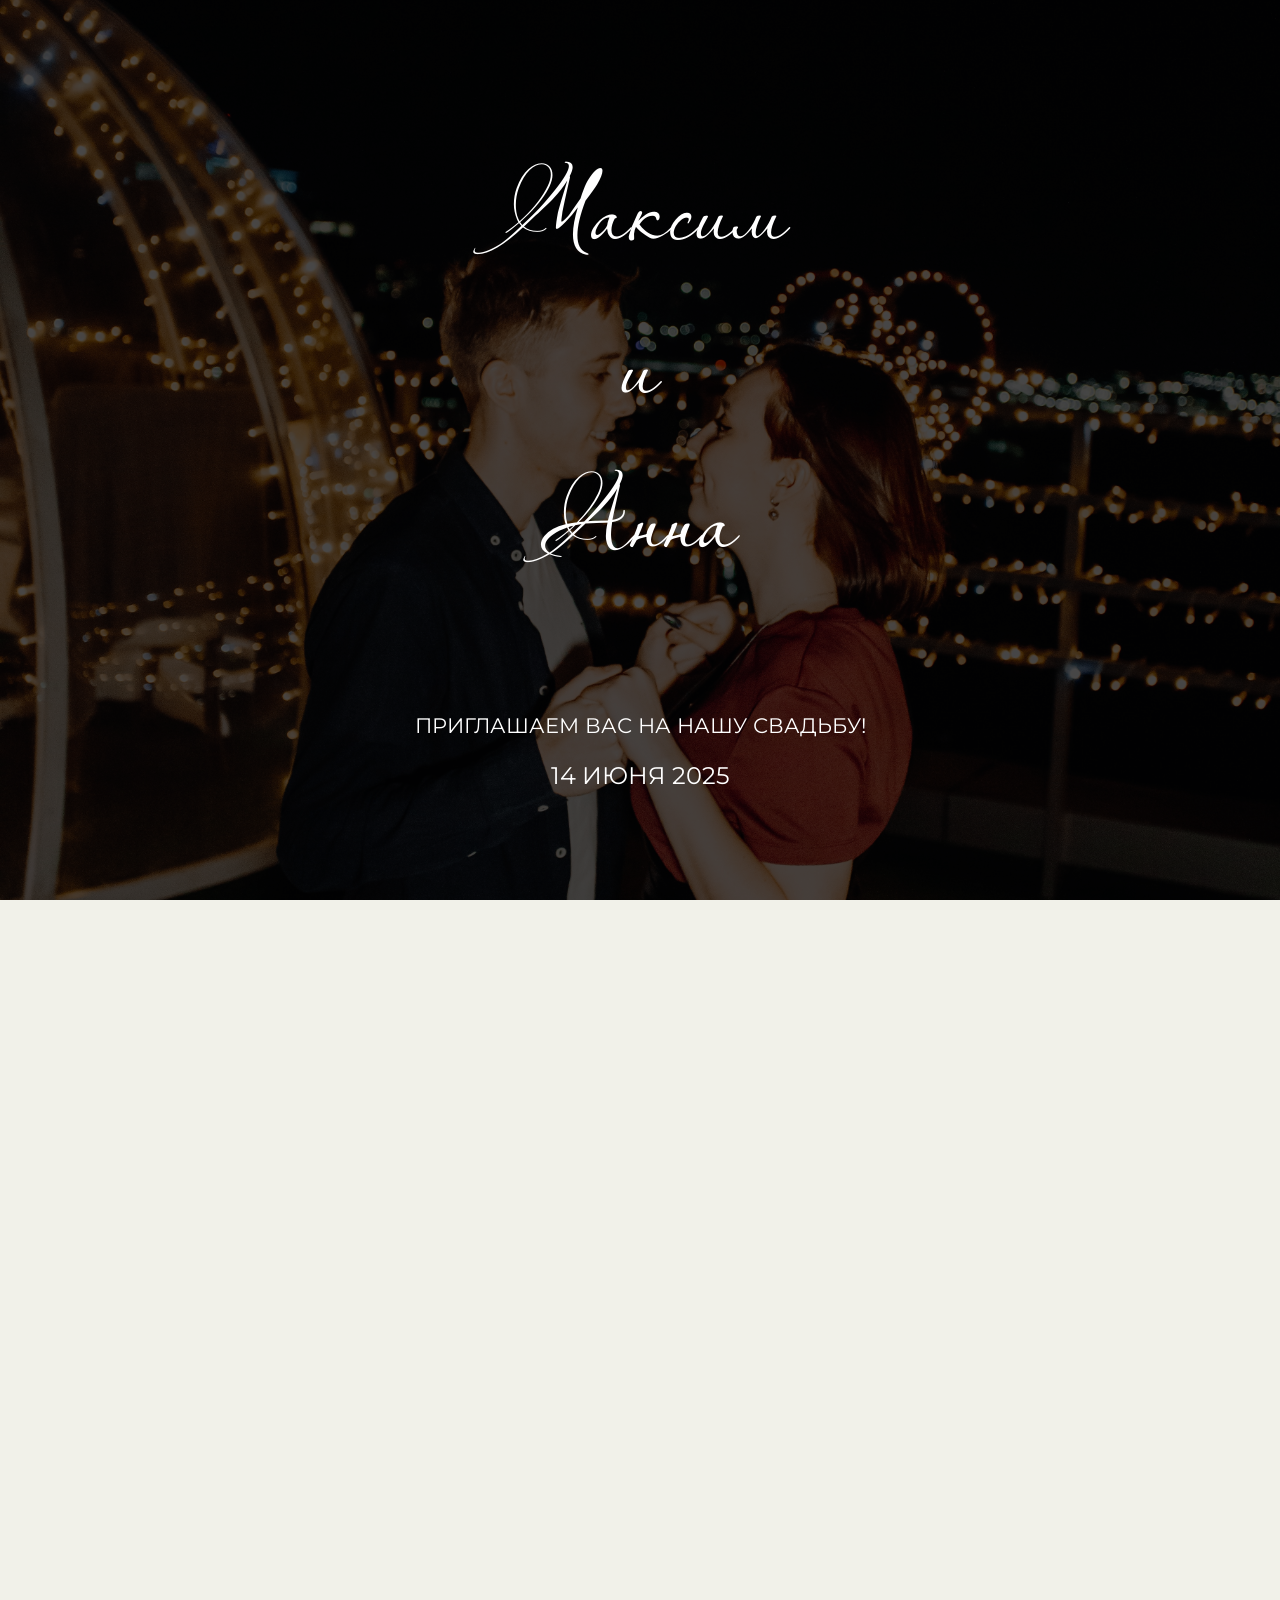
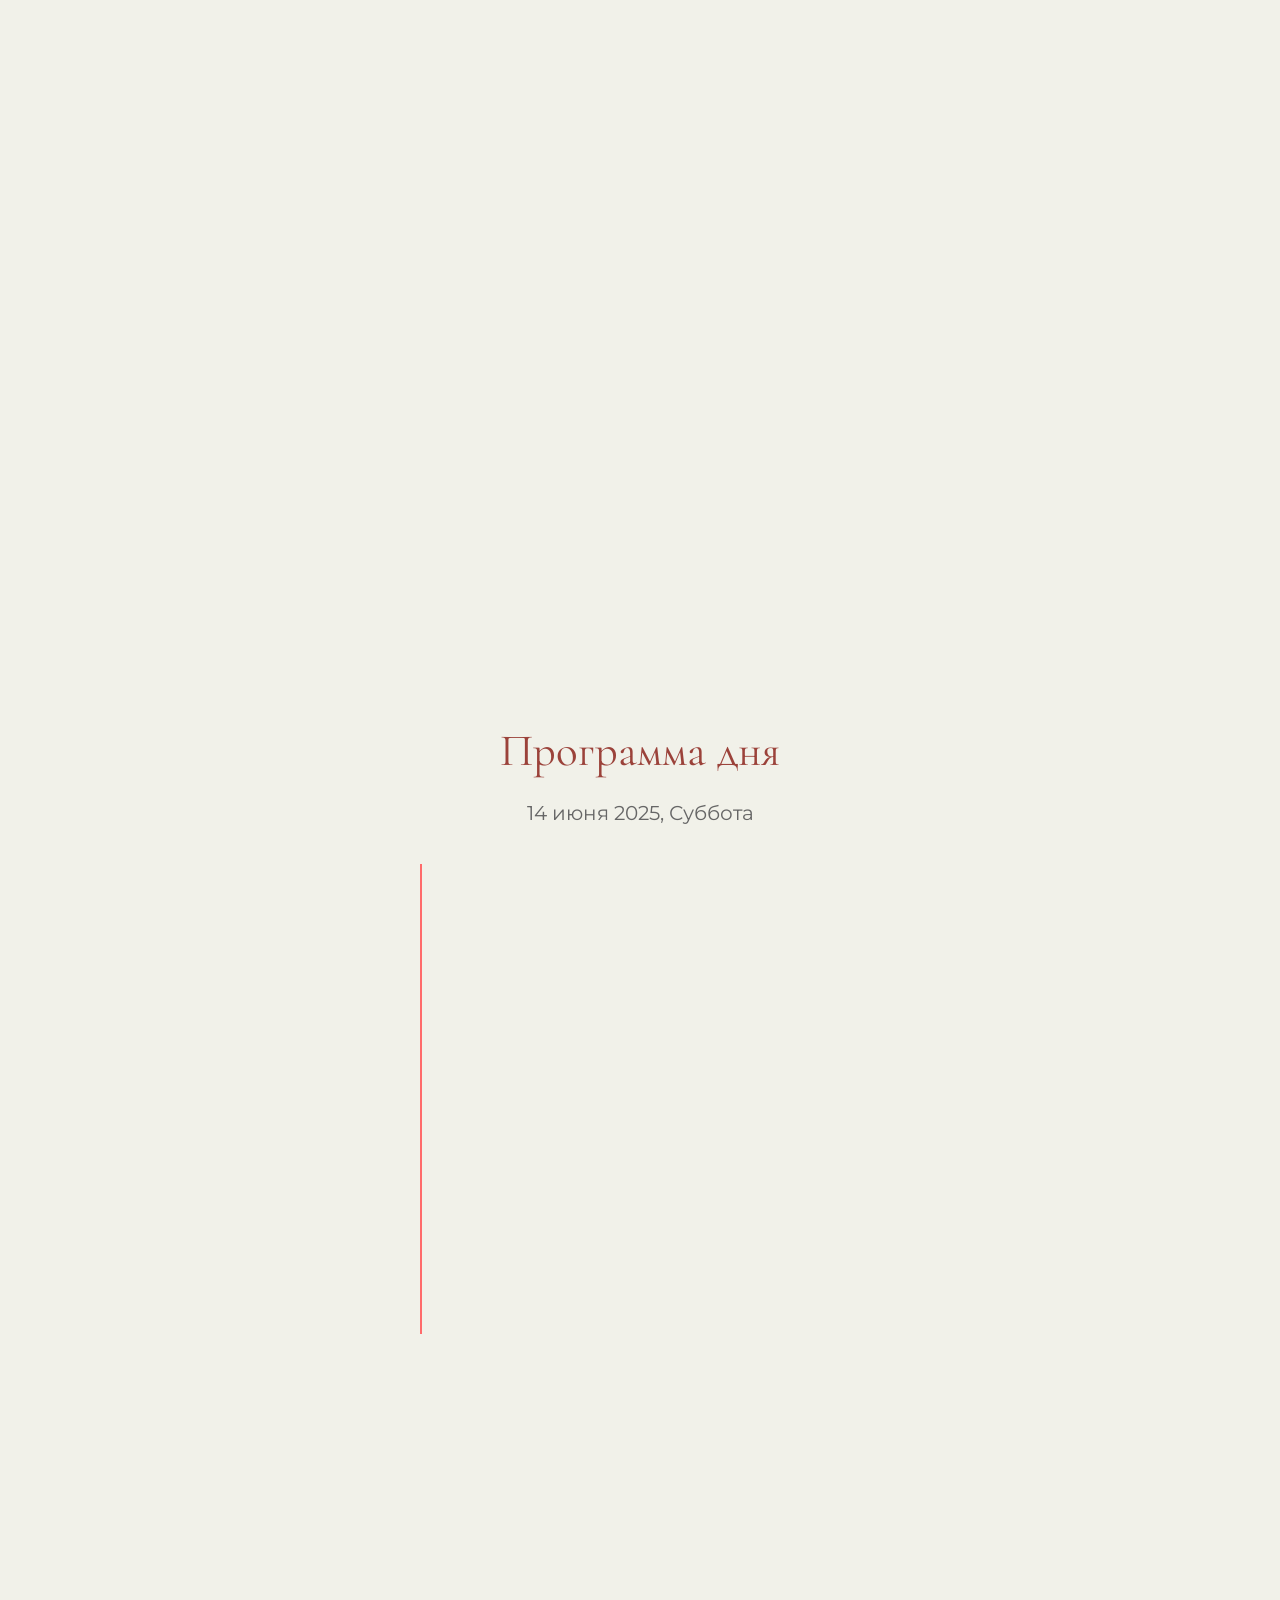
==== index.html @ c0895273 "первый коммит" ====
<!DOCTYPE html>
<html lang="en">

<head>
    <meta charset="UTF-8">
    <meta name="viewport" content="width=device-width, initial-scale=1.0">
    <link rel="preconnect" href="https://fonts.googleapis.com">
    <link rel="preconnect" href="https://fonts.gstatic.com" crossorigin>
    <link href="https://fonts.googleapis.com/css2?family=Passions+Conflict&display=swap" rel="stylesheet">
    <link rel="preconnect" href="https://fonts.googleapis.com">
    <link rel="preconnect" href="https://fonts.gstatic.com" crossorigin>
    <link href="https://fonts.googleapis.com/css2?family=Montserrat:ital@0;1&display=swap" rel="stylesheet">
    <link rel="preconnect" href="https://fonts.googleapis.com">
    <link rel="preconnect" href="https://fonts.gstatic.com" crossorigin>
    <link
        href="https://fonts.googleapis.com/css2?family=Cormorant+Garamond:ital,wght@0,300;0,400;0,500;0,600;0,700;1,300;1,400;1,500;1,600;1,700&display=swap"
        rel="stylesheet">
    <title>Wedding</title>
    <link rel="stylesheet" href="style/extra/null.css">
    <link rel="stylesheet" href="style/elements/container.css">
    <link rel="stylesheet" href="style/elements/fonts.css">
    <link rel="stylesheet" href="style/blocks/main.css">
    <link rel="stylesheet" href="style/blocks/invitation.css">
    <link rel="stylesheet" href="style/blocks/calendar.css">
    <link rel="stylesheet" href="style/blocks/schedule.css">
    <link rel="stylesheet" href="style/blocks/location.css">
    <link rel="stylesheet" href="style/blocks/chat.css">
    <link rel="stylesheet" href="style/blocks/confirmation.css">
    <link rel="stylesheet" href="style/blocks/countdown.css">
</head>

<body>
    <div class="main">
        <div class="container">
            <div class="main__content">
                <h1 class="main__title">
                    <span class="main__name">Максим</span>
                    <span class="main__name">и</span>
                    <span class="main__name">Анна</span>
                </h1>
                <p class="main__text">Приглашаем вас на нашу свадьбу!</p>
                <p class="main__date">14 июня 2025</p>
            </div>
        </div>
    </div>
    <div class="invitation">
        <div class="container">
            <div class="invitation__content">
                <h2 class="invitation__title">Наши любимые, родные и близкие!</h2>
                <div class="invitation__text">
                    <p class="invitation__line">Вот уже совсем близко этот волшебный день,</p>
                    <p class="invitation__line">этот неповторимый и незабываемый праздник</p>
                    <p class="invitation__line">Праздник Настоящей Любви - наша Свадьба!</p>
                    <p class="invitation__line">Мы приглашаем вас вместе с нами открыть</p>
                    <p class="invitation__line">новую главу нашей истории на праздновании</p>
                    <p class="invitation__line">нашего бракосочетания.</p>
                </div>
            </div>
        </div>
    </div>
    <div class="event">
        <div class="container">
            <h2 class="event__title">Дата проведения</h2>
            <div class="event__content">
                <div class="event__image">
                    <img src="image/calendar.jpg" alt="Фото свадьбы">
                </div>
                <div class="event__calendar">
                    <div class="calendar">
                        <div class="calendar__header">Июнь</div>
                        <div class="calendar__weekdays">
                            <span>Пн</span>
                            <span>Вт</span>
                            <span>Ср</span>
                            <span>Чт</span>
                            <span>Пт</span>
                            <span>Сб</span>
                            <span>Вс</span>
                        </div>
                        <div class="calendar__days">
                            <span></span>
                            <span></span>
                            <span></span>
                            <span></span>
                            <span></span>
                            <span></span>
                            <span>1</span>
                            <span>2</span>
                            <span>3</span>
                            <span>4</span>
                            <span>5</span>
                            <span>6</span>
                            <span>7</span>
                            <span>8</span>
                            <span>9</span>
                            <span>10</span>
                            <span>11</span>
                            <span>12</span>
                            <span>13</span>
                            <span class="calendar__day--highlighted">14</span>
                            <span>15</span>
                            <span>16</span>
                            <span>17</span>
                            <span>18</span>
                            <span>19</span>
                            <span>20</span>
                            <span>21</span>
                            <span>22</span>
                            <span>23</span>
                            <span>24</span>
                            <span>25</span>
                            <span>26</span>
                            <span>27</span>
                            <span>28</span>
                            <span>29</span>
                            <span>30</span>
                        </div>
                    </div>
                </div>
            </div>
        </div>
    </div>
    </div>
    <div class="schedule">
        <div class="container">
            <h2 class="schedule__title">Программа дня</h2>
            <p class="schedule__date">14 июня 2025, Суббота</p>
            <div class="schedule__events">
                <div class="schedule-event">
                    <div class="schedule-event__time">12:00</div>
                    <div class="schedule-event__marker"></div>
                    <div class="schedule-event__details">
                        <h3 class="schedule-event__name">Сборы жениха и невесты</h3>
                        <p class="schedule-event__location">Пос. Комсомольский ул. Школьная д.12</p>
                    </div>
                </div>
                <div class="schedule-event">
                    <div class="schedule-event__time">13:30</div>
                    <div class="schedule-event__marker"></div>
                    <div class="schedule-event__details">
                        <h3 class="schedule-event__name">Регистрация в ЗАГСе</h3>
                        <p class="schedule-event__location">Краснодарский край, г. Гулькевичи, ул. Советская 2</p>
                    </div>
                </div>
                <div class="schedule-event">
                    <div class="schedule-event__time">14:00</div>
                    <div class="schedule-event__marker"></div>
                    <div class="schedule-event__details">
                        <h3 class="schedule-event__name">Свадебная прогулка</h3>
                    </div>
                </div>
                <div class="schedule-event">
                    <div class="schedule-event__time">16:30</div>
                    <div class="schedule-event__marker"></div>
                    <div class="schedule-event__details">
                        <h3 class="schedule-event__name">Сбор гостей у ресторана</h3>
                        <p class="schedule-event__location">Для встречи молодоженов</p>
                    </div>
                </div>
                <div class="schedule-event">
                    <div class="schedule-event__time">17:00</div>
                    <div class="schedule-event__marker"></div>
                    <div class="schedule-event__details">
                        <h3 class="schedule-event__name">Свадебный ужин</h3>
                        <p class="schedule-event__location">г. Гулькевичи ул. Советская 30А</p>
                    </div>
                </div>
                <div class="schedule-event">
                    <div class="schedule-event__time">23:00</div>
                    <div class="schedule-event__marker"></div>
                    <div class="schedule-event__details">
                        <h3 class="schedule-event__name">Окончание вечера</h3>
                    </div>
                </div>
            </div>
        </div>
    </div>
    </div>

    <div class="locations">
        <div class="container">
            <h2 class="locations__title">Места проведения</h2>
            <div class="locations__accordion">
                <div class="locations__item">
                    <button class="locations__header">Сборы жениха и невесты</button>
                    <div class="locations__content">
                        <div class="locations__map">
                            <div style="position:relative;overflow:hidden;">
                                <a href="https://yandex.ru/maps/20675/gulkevichi/?utm_medium=mapframe&utm_source=maps"
                                    style="color:#eee;font-size:12px;position:absolute;top:0px;">Гулькевичи</a>
                                <a href="https://yandex.ru/maps/20675/gulkevichi/house/sovetskaya_ulitsa_2/YEkYcA5mTEEPQFpvfX90dnpjZA==/?ll=40.699218%2C45.358110&source=serp_navig&utm_medium=mapframe&utm_source=maps&z=16.2"
                                    style="color:#eee;font-size:12px;position:absolute;top:14px;">Яндекс Карты —
                                    транспорт, навигация, поиск мест</a>
                                <iframe
                                    src="https://yandex.ru/map-widget/v1/?ll=40.699218%2C45.358110&mode=search&ol=geo&ouri=ymapsbm1%3A%2F%2Fgeo%3Fdata%3DCgoxNTAyOTQ2MDQyEmnQoNC-0YHRgdC40Y8sINCa0YDQsNGB0L3QvtC00LDRgNGB0LrQuNC5INC60YDQsNC5LCDQk9GD0LvRjNC60LXQstC40YfQuCwg0KHQvtCy0LXRgtGB0LrQsNGPINGD0LvQuNGG0LAsIDIiCg1EySJCFS5uNUI%2C&source=serp_navig&z=16.2"
                                    width="100%" height="400" frameborder="1" allowfullscreen="true"
                                    style="position:relative;"></iframe>
                            </div>
                        </div>
                    </div>
                </div>
                <div class="locations__item">
                    <button class="locations__header">Регистрация в ЗАГСе</button>
                    <div class="locations__content">
                        <div class="locations__map">
                            <div style="position:relative;overflow:hidden;">
                                <a href="https://yandex.ru/maps/20675/gulkevichi/?utm_medium=mapframe&utm_source=maps"
                                    style="color:#eee;font-size:12px;position:absolute;top:0px;">Гулькевичи</a>
                                <a href="https://yandex.ru/maps/20675/gulkevichi/house/sovetskaya_ulitsa_2/YEkYcA5mTEEPQFpvfX90dnpjZA==/?ll=40.699218%2C45.358110&source=serp_navig&utm_medium=mapframe&utm_source=maps&z=16.2"
                                    style="color:#eee;font-size:12px;position:absolute;top:14px;">Яндекс Карты —
                                    транспорт, навигация, поиск мест</a>
                                <iframe
                                    src="https://yandex.ru/map-widget/v1/?ll=40.699218%2C45.358110&mode=search&ol=geo&ouri=ymapsbm1%3A%2F%2Fgeo%3Fdata%3DCgoxNTAyOTQ2MDQyEmnQoNC-0YHRgdC40Y8sINCa0YDQsNGB0L3QvtC00LDRgNGB0LrQuNC5INC60YDQsNC5LCDQk9GD0LvRjNC60LXQstC40YfQuCwg0KHQvtCy0LXRgtGB0LrQsNGPINGD0LvQuNGG0LAsIDIiCg1EySJCFS5uNUI%2C&source=serp_navig&z=16.2"
                                    width="100%" height="400" frameborder="1" allowfullscreen="true"
                                    style="position:relative;"></iframe>
                            </div>
                        </div>
                    </div>
                </div>
                <div class="locations__item">
                    <button class="locations__header">Свадебный ужин</button>
                    <div class="locations__content">
                        <div class="locations__map">
                            <div style="position:relative;overflow:hidden;"><a
                                    href="https://yandex.ru/maps/20675/gulkevichi/?utm_medium=mapframe&utm_source=maps"
                                    style="color:#eee;font-size:12px;position:absolute;top:0px;">Гулькевичи</a><a
                                    href="https://yandex.ru/maps/20675/gulkevichi/?ll=40.696666%2C45.349800&mode=whatshere&utm_medium=mapframe&utm_source=maps&whatshere%5Bpoint%5D=40.694198%2C45.349754&whatshere%5Bzoom%5D=16&z=16"
                                    style="color:#eee;font-size:12px;position:absolute;top:14px;">Советская улица, 30Б —
                                    Яндекс Карты</a><iframe
                                    src="https://yandex.ru/map-widget/v1/?ll=40.696666%2C45.349800&mode=whatshere&whatshere%5Bpoint%5D=40.694198%2C45.349754&whatshere%5Bzoom%5D=16&z=16"
                                    width="100%" height="400" frameborder="1" allowfullscreen="true"
                                    style="position:relative;"></iframe></div>
                        </div>
                    </div>
                </div>
            </div>
        </div>
    </div>
    <div class="chat">
        <div class="container">
            <h2 class="chat__title">Чат для гостей</h2>
            <p class="chat__text">Для Вашего удобства мы создали чат в Telegram, куда можно будет добавлять фото и видео
                со свадьбы.</p>
            <p class="chat__text">Давайте поделимся друг с другом счастливыми моментами этого важного дня и будем на
                связи!</p>
            <a href="https://t.me/+5irxsmf03cZjMjRi" class="chat__button">Вступить в чат</a>
        </div>
    </div>
    <div class="confirmation">
        <div class="container">
            <h2 class="confirmation__title">Подтвердите присутствие</h2>
            <p class="confirmation__text">Подтвердите свое присутствие и ответьте на несколько вопросов. Это поможет в
                организации торжества! Будем ждать ваш ответ до 01.09.2024</p>
            <form class="confirmation__form">
                <div class="form-group">
                    <label for="name">Фамилия и Имя (перечислите всех)</label>
                    <input type="text" id="name" name="name" placeholder="Антон и Анна, Стас (4 года) - Ивановы"
                        required>
                </div>
                <div class="form-group">
                    <label>Сможете ли Вы присутствовать на свадьбе</label>
                    <div class="form-options">
                        <label><input type="radio" name="attendance" value="yes" required> Смогу / сможем
                            присутствовать</label>
                        <label><input type="radio" name="attendance" value="maybe"> Затрудняюсь ответить, сообщу
                            позже</label>
                        <label><input type="radio" name="attendance" value="no"> Не смогу прийти</label>
                    </div>
                </div>
                <div class="form-group">
                    <label>Сможете ли Вы быть на регистрации в ЗАГСе</label>
                    <div class="form-options">
                        <label><input type="radio" name="registration" value="yes" required> Смогу / сможем
                            присутствовать</label>
                        <label><input type="radio" name="registration" value="maybe"> Затрудняюсь ответить, сообщу
                            позже</label>
                        <label><input type="radio" name="registration" value="no"> Не смогу прийти</label>
                    </div>
                </div>
                <div class="form-group">
                    <label for="hotel">Нужна ли вам гостиница на время проведения торжества?</label>
                    <select id="hotel" name="hotel" required>
                        <option value="yes">Да</option>
                        <option value="no">Нет</option>
                        <option value="maybe">Возможно</option>
                    </select>
                </div>
                <button type="submit" class="confirmation__button">Отправить</button>
            </form>
        </div>
    </div>
    <div class="countdown">
        <div class="container">
            <h2 class="countdown__title">ДО СВАДЬБЫ ОСТАЛОСЬ</h2>
            <div class="countdown__timer">
                <div class="countdown__item">
                    <span id="days">166</span>
                    <span class="countdown__label">Дней</span>
                </div>
                <div class="countdown__item">
                    <span id="hours">19</span>
                    <span class="countdown__label">Часов</span>
                </div>
                <div class="countdown__item">
                    <span id="minutes">55</span>
                    <span class="countdown__label">Минут</span>
                </div>
                <div class="countdown__item">
                    <span id="seconds">30</span>
                    <span class="countdown__label">Секунд</span>
                </div>
            </div>
        </div>
    </div>
    <script src="scripts/main.js"></script>
    <script src="scripts/invitation.js"></script>
    <script src="scripts/calendar.js"></script>
    <script src="scripts/schedule.js"></script>
    <script src="scripts/location.js"></script>
    <script src="scripts/chat.js"></script>
    <script src="scripts/confirmation.js"></script>
    <script src="scripts/countdown.js"></script>

</body>

</html>
---- style/extra/null.css ----
* {
    box-sizing: border-box;
    padding: 0;
    margin: 0;
    border: 0;
    
}

:before,
*:after {
    box-sizing: border-box;
}

:focus,
:active {
    outline: none;
}

a:focus,
a:active {
    outline: none;
}

nav,
footer,
header,
aside {
    display: block;
}

html,
body {
    height: 100%;
    font-size: 100%;
    line-height: 1;
    font-size: 14px;
    -ms-text-size-adjust: 100%;
    -moz-text-size-adjust: 100%;
    -webkit-text-size-adjust: 100%;
    scroll-behavior: smooth;
}

input,
button,
textarea {
    font-family: inherit;
}

input::-ms-clear {
    display: none;
}

button {
    cursor: pointer;
}

button::-moz-focus-inner {
    padding: 0;
    border: 0;
}

a,
a:visited {
    text-decoration: none;
}

a:hover {
    text-decoration: none;
}

ul li {
    list-style: none;
}

img {
    vertical-align: top;
}

h1,
h2,
h3,
h4,
h5,
h6 {
    font-size: inherit;
    font-weight: inherit;
}

body {
    padding: 0;
    margin: 0;
    font-family: "Montserrat", serif;
    font-optical-sizing: auto;
    font-weight: 400;
    font-style: normal;
    font-size: 16px;
    line-height: 22px;
    color: #000000;

}

input::-webkit-outer-spin-button,
input::-webkit-inner-spin-button {
    -webkit-appearance: none;
    margin: 0;
}

input:focus::-webkit-input-placeholder {
    color: transparent;
}

input:focus:-moz-placeholder {
    color: transparent;
}

input:focus::-moz-placeholder {
    color: transparent;
}

input:focus:-ms-input-placeholder {
    color: transparent;
}

ul {
    padding: 0;
    margin: 0;
    list-style: none;
}

li {
    padding-left: 0;
}
---- style/elements/container.css ----
.container {
    max-width: 760px;
    margin: 0 auto;
    padding: 0 20px;
    align-items: center;
    box-sizing: border-box;
    z-index: 1;
}
---- style/elements/fonts.css ----
@font-face {
    font-family: 'Passions Conflict'; /* Название, которое будет использоваться в CSS */
    src: url('/fonts/PassionsConflictRUS-Regular.otf') format('opentype');
    font-weight: normal;
    font-style: normal;
    font-display: swap; /* Чтобы текст не "моргал" при загрузке */
}
---- style/blocks/main.css ----
.main {
    display: flex;
    justify-content: center;
    align-items: center;
    min-height: 100vh;
    background-image: url(/image/wedding-background.jpg);
    background-repeat: no-repeat;
    background-size: cover;
    background-position: center;
    position: relative;
}

.main::before {
    content: '';
    position: absolute;
    top: 0;
    left: 0;
    width: 100%;
    height: 100%;
    background: linear-gradient(to top, rgba(0, 0, 0, 0.7), rgba(255, 255, 255, 0));
    background: rgba(0, 0, 0, 0.7);
}

.main__content {
    text-align: center;
    color: white;
    width: 100%;
    opacity: 0;
    transform: translateY(50px);
    transition: opacity 1s ease-out, transform 1s ease-out;
}

.main__content.visible {
    opacity: 1;
    transform: translateY(0);
}

.main__title {
    font-size: 4rem;
    margin: 0;
    line-height: 1.2;
    
}

.main__name {
    font-family: "Passions Conflict", cursive;
  font-weight: 400;
    font-size: 10rem;
    display: block;
    line-height: 0.9;
    margin: 0.2em 0; 
}


.main__text {
    font-size: 1.5rem;
    margin-top: 10rem;
    margin-bottom: 2rem;
    text-transform:uppercase;
    
}

.main__date{
    font-size: 1.7rem;
    margin: 0;
    text-transform:uppercase;
}

@media (max-width: 768px) {
    .main__title {
        font-size: 3rem;
        padding-bottom:300px;
    }

    .main__name {
        font-size: 8rem;
    }

    .main__text {
        font-size: 1.2rem;
        margin-top: 5rem;
    }

    .main__date {
        font-size: 1.4rem;
    }
}

@media (max-width: 480px) {
    .main__title {
        font-size: 2rem;
    }

    .main__name {
        font-size: 6rem;
    }

    .main__text {
        font-size: 1rem;
        margin-top: 3rem;
    }

    .main__date {
        font-size: 1.2rem;
    }
}
---- style/blocks/invitation.css ----
.invitation {
    display: flex;
    justify-content: center;
    align-items: center;
    height: 540px;
    box-sizing: border-box;
    background-color: #f1f1e9;
    overflow: hidden;
}

.invitation__content {
    text-align: center;
    margin: 0 auto;
    color: #9b423a;
}

.invitation__title {
    font-size: 45px;
    line-height: 1;
    margin-bottom: 70px; 
    font-family: "Cormorant Garamond", serif;
    font-weight: 400;
    font-style: normal;
    opacity: 0;
    opacity: 0;
    transform: translateX(-100%);
    transition: opacity 1s ease-out, transform 1s ease-out;
}

.invitation__text {
    font-size: 20px;
    line-height: 1.6;
    color: #666;

}

.invitation__line {
    margin: 0.5rem 0;
    opacity: 0;
    transform: translateX(-100%);
    transition: opacity 0.8s ease-out, transform 0.8s ease-out;
}

.invitation__title.visible {
    opacity: 1;
    transform: translateX(0);
}

.invitation__line.visible {
    opacity: 1;
    transform: translateX(0); 
}


.invitation__line:nth-child(1) { transition-delay: 0.2s; }
.invitation__line:nth-child(2) { transition-delay: 0.4s; }
.invitation__line:nth-child(3) { transition-delay: 0.6s; }
.invitation__line:nth-child(4) { transition-delay: 0.8s; }
.invitation__line:nth-child(5) { transition-delay: 1s; }
.invitation__line:nth-child(6) { transition-delay: 1.2s;} 

@media (max-width: 768px) {
    .invitation__title {
        font-size: 35px;
        line-height: 1.5;
    }

    .invitation__text {
        font-size: 16px;
    }
}

@media (max-width: 480px) {
    .invitation__title {
        font-size: 30px;
        line-height: 1.5;
    }

    .invitation__text {
        font-size: 0.9rem;
    }
}
---- style/blocks/calendar.css ----
.event {
    width: 100%;
    display: flex;
    align-items: center;
    background-color: #f1f1e9;
    padding-bottom: 20px;
    min-height: 100%;
}
.event.visible {
    opacity: 1;
    /* transform: translateY(0); */
}

.event__title,
.event__calendar {
    opacity: 0;
    transform: translateY(20px);
    transition: opacity 0.6s ease-out, transform 0.6s ease-out;
}

.event.visible .event__title {
    opacity: 1;
    transform: translateY(0);
    transition-delay: 0.2s;
}

.event.visible .event__calendar {
    opacity: 1;
    transform: translateY(0);
    transition-delay: 0.4s;
}

.event__content {
    display: flex;
    justify-content: space-between;
    box-sizing: content-box;
}

.event__title {
    font-size: 45px;
    color: #9b423a;
    margin-bottom: 70px;
    font-family: "Cormorant Garamond", serif;
    font-weight: 400;
    font-style: normal;
    text-align: center;
}

.event__image{
    margin: 0 auto;
    padding-right: 30px;
    opacity: 0;
    transform: scale(0.9);
    transition: opacity 0.6s ease-out, transform 0.6s ease-out;
}

.event.visible .event__image {
    opacity: 1;
    transform: scale(1);
}


.event.visible .event__image {
    transition-delay: 0.6s;
}

.event__image img {
    width: 100%;
    max-height: 386px;
    border-radius: 10px;
    box-shadow: 0 4px 10px rgba(0, 0, 0, 0.1);
}

.event__calendar {
    flex: 1;
}

.calendar {
    background-color: #f9f9f9;
    border-radius: 10px;
    padding: 20px 0;
    box-shadow: 0 4px 10px rgba(0, 0, 0, 0.1);
    max-width: 300px;
    margin: 0 auto;
}

.calendar__header {
    font-size: 1.5rem;
    text-align: center;
    margin-bottom: 15px;
    color: #333;
}

.calendar__weekdays {
    display: grid;
    grid-template-columns: repeat(7, 1fr);
    gap: 5px;
    margin-bottom: 10px;
}

.calendar__weekdays span {
    text-align: center;
    font-size: 0.9rem;
    color: #666;
}

.calendar__days {
    display: grid;
    grid-template-columns: repeat(7, 1fr);
    gap: 5px;
}

.calendar__days span {
    text-align: center;
    padding: 10px;
    font-size: 0.9rem;
    color: #333;
    border-radius: 5px;
}

.calendar__day--highlighted {
    background-color: #ff6b6b;
    color: white !important;
    position: relative;
}

@keyframes pulse {
    0% {
        transform: scale(1);
    }
    50% {
        transform: scale(1.3);
    }
    100% {
        transform: scale(1);
    }
}

.calendar__day--highlighted::after {
    content: '❤️';
    position: absolute;
    top: -10px;
    right: -10px;
    font-size: 1.2rem;
    animation: pulse 1.2s infinite ease-in-out; 
}

@media (max-width: 768px) {
    .event__content {
        display: block;
        padding-bottom: 20px;
    }

    .event__image {
        padding-right: 0;
        margin-bottom: 40px;
    }
}

@media (max-width: 480px) {
    .event {
        padding: 30px 0;
    }

    .event__title {
        font-size: 30px;
        margin-bottom: 50px;
    }

    .event__image {
width: 90%;
    }

    .calendar {
        padding: 15px; 
    }

    .calendar__header {
        font-size: 1.2rem;
    }

    .calendar__weekdays span {
        font-size: 0.8rem;
    }

    .calendar__days span {
        font-size: 0.8rem;
        padding: 8px;
    }

    .calendar__day--highlighted::after {
        font-size: 1rem;
        top: -8px;
        right: -8px;
    }

}
---- style/blocks/schedule.css ----
.schedule {
    padding: 0 30px ;
    text-align: center;
    background-color: #f1f1e9;
    min-height: 100%
}

.schedule__title {
    font-size: 45px;
    color: #9b423a;
    margin-bottom: 40px;
    font-family: "Cormorant Garamond", serif;
    font-weight: 400;
    font-style: normal;
}

.schedule__date {
    font-size:  20px ;
    color: #666;
    margin-bottom: 40px;
}

.schedule__events {
    position: relative;
    max-width: 600px;
    margin: 0 auto;
    text-align: left;
}


.schedule__events::before {
    content: '';
    position: absolute;
    top: 0;
    left: 80px;
    width: 2px;
    height: 100%;
    background-color: #ff6b6b;
}

.schedule-event {
    display: flex;
    align-items: flex-start;
    opacity: 0;
    transform: translateY(20px);
    transition: opacity 0.5s ease, transform 0.5s ease;
}

.schedule-event:not(:last-child){
    margin-bottom: 40px;
}

.schedule-event.visible {
    opacity: 1;
    transform: translateY(0);
}

.schedule-event__time {
    font-size: 20px;
    color: #333;
    width: 100px;
    flex-shrink: 0;
}

.schedule-event__marker {
    width: 10px;
    height: 10px;
    background-color: #ff6b6b;
    border-radius: 50%;
    margin: 8px 20px 0 20px;
    flex-shrink: 0;
}

.schedule-event__details {
    flex-grow: 1;
}

.schedule-event__name {
    font-size: 20px;
    color: #333;
    margin-bottom: 5px;
}

.schedule-event__location {
    font-size: 1rem;
    color: #666;
    margin-bottom: 5px;
}

.schedule-event__note {
    font-size: 1rem;
    color: #ff6b6b;
    font-style: italic;
}

@media (max-width: 768px) {
    .schedule{
        padding-top: 70px;
    }
}
@media (max-width: 480px) {

    .schedule__title {
        font-size: 30px;
        margin-bottom: 30px;
    }

    .schedule__date {
        font-size:18px;
    }

    .schedule-event__time {
        font-size: 0.9rem;
    }

    .schedule-event__name {
        font-size: 0.9rem;
    }

    .schedule-event__location {
        font-size: 0.9rem;
    }

    .schedule-event__note {
        font-size: 0.9rem;
    }
}
---- style/blocks/location.css ----
.locations {
    align-items: center;
    padding: 70px 0;
    text-align: center;
    background-color: #f1f1e9;
    overflow: hidden;
}

.locations__title {
    font-size: 45px;
    color: #9b423a;
    margin-bottom: 50px;
    font-family: "Cormorant Garamond", serif;
    opacity: 0;
    transform: translateY(-50px); /* Начальное положение: выше видимой области */
    transition: opacity 1s ease-out, transform 1s ease-out;
}

.locations__accordion {
    max-width: 800px;
    margin: 0 auto;
}

.locations__item {
    width: 100%;
    margin-bottom: 10px;
    border: 1px solid #ddd;
    border-radius: 10px;
    overflow: hidden;
    opacity: 0;
    transform: translateX(-100%); /* Начальное положение: слева за пределами экрана */
    transition: opacity 0.8s ease-out, transform 0.8s ease-out;
}

.locations__item:nth-child(2) {
    transition-delay: 0.2s; /* Задержка для второго элемента */
}

.locations__item:nth-child(3) {
    transition-delay: 0.4s; /* Задержка для третьего элемента */
}

.locations__header {
    width: 100%;
    padding: 15px;
    font-size: 1.2rem;
    text-align: left;
    background-color: #ff6b6b;
    color: white;
    border: none;
    cursor: pointer;
    transition: background-color 0.3s ease;
}

.locations__header:hover {
    background-color: #e65a5a;
}

.locations__content {
    max-height: 0;
    overflow: hidden;
    transition: max-height 0.5s ease-out, padding 0.5s ease-out;
    padding: 0 15px;
    background-color: #f9f9f9
}


.locations__content.active {
    max-height: 500px;
    padding: 15px;
}

.locations__map {
    position: relative;
    overflow: hidden;
    border-radius: 10px;
}
.locations__title.visible {
    opacity: 1;
    transform: translateY(0); 
}

.locations__item.visible {
    opacity: 1;
    transform: translateX(0);
}



@media (max-width: 768px) {
    .locations__title {
        font-size: 35px;
    }
}


@media (max-width: 480px) {
    .locations__title {
        font-size: 30px;
    }

    .locations__header {
        font-size: 0.9rem;
    }
}
---- style/blocks/chat.css ----
.chat {
    padding: 90px 0;
    display: flex;
    text-align: center;
    justify-content: center;
    align-items: center;
    background-color: #f1f1e9;
    margin: 0 auto;
    overflow: hidden;
}

.chat__title {
    font-size: 45px;
    color: #9b423a;
    margin-bottom: 50px;
    font-family: "Cormorant Garamond", serif;
    opacity: 0;
    transform: translateY(-50px);
    transition: opacity 1s ease-out, transform 1s ease-out;
}

.chat__text {
    font-size: 20px;
    color: #666;
    margin-bottom: 20px;
    line-height: 1.6;
    opacity: 0;
    transform: translateX(-100%);
    transition: opacity 1s ease-out, transform 1s ease-out;
}

.chat__text:nth-child(3) {
    transition-delay: 0.2s;
}

.chat__button {
    display: inline-block;
    padding: 15px 30px;
    margin-top: 15px;
    font-size: 20px;
    color: white;
    background-color: #ff6b6b;
    border-radius: 5px;
    text-decoration: none;
    transition: background-color 0.3s ease;
    opacity: 0;
    transform: translateY(50px);
    transition: opacity 1s ease-out, transform 1s ease-out;
}

.chat__button:hover {
    background-color: #e65a5a; 
}

.chat__title.visible {
    opacity: 1;
    transform: translateY(0); 
}

.chat__text.visible {
    opacity: 1;
    transform: translateX(0);
}

.chat__button.visible {
    opacity: 1;
    transform: translateY(0);
}
@keyframes pulse {
    0% {
        transform: scale(1);
    }
    50% {
        transform: scale(1.05);
    }
    100% {
        transform: scale(1);
    }
}

.chat__button.pulse {
    animation: pulse 1.5s infinite;
}

@media (max-width: 768px) {
    .chat__title {
        font-size: 35px;
    }

    .chat__text {
        font-size: 16px;
    }

    .chat__button {
        padding: 12px 25px;
    }
}


@media (max-width: 480px) {
    .chat__title {
        font-size: 30px;
    }

    .chat__text {
        font-size: 0.9rem;
    }

    .chat__button {
        font-size: 0.9rem;
        padding: 10px 20px;
    }
}
---- style/blocks/confirmation.css ----
.confirmation {
    padding: 50px 0;
    background-color: #f1f1e9;
    text-align: center;
}

@keyframes fadeInUp {
    from {
        opacity: 0;
        transform: translateY(20px);
    }
    to {
        opacity: 1;
        transform: translateY(0);
    }
}

.confirmation__title {
    font-size: 45px;
    line-height: 1;
    margin-bottom: 50px;
    font-family: "Cormorant Garamond", serif;
    font-weight: 400;
    font-style: normal;
    color: #9b423a;
    opacity: 0;
    transform: translateY(20px);
    transition: opacity 1s ease-out, transform 1s ease-out;
}

.confirmation__text {
    font-size: 22px;
    color: #333;
    margin-bottom: 50px;
    line-height: 1.6;
    opacity: 0;
    transform: translateY(20px);
    transition: opacity 1s ease-out, transform 1s ease-out;
}

.confirmation__form {
    background-color: transparent;
    padding: 0;
    opacity: 0;
    transform: translateY(20px);
    transition: opacity 1s ease-out, transform 1s ease-out;
}

.confirmation__form.visible {
    opacity: 1;
    transform: translateY(0);
}

.form-group {
    margin-bottom: 20px;
    font-size: 20px;
    text-align: left;
    opacity: 0;
    transform: translateY(20px);
    transition: opacity 1s ease-out, transform 1s ease-out
}

.form-group label {
    display: block;
    font-size: 20px;
    color: #333;
    margin-bottom: 15px;
    font-weight: 500;
    transition: color 0.3s ease;
}

.form-group input[type="text"]:focus+label,
.form-group select:focus+label {
    color: #ff6b6b;

}

.form-group input[type="text"],
.form-group select {
    width: 100%;
    padding: 12px 0;
    font-size: 16px;
    border: none;
    border-bottom: 1px solid #ff6b6b;
    background-color: transparent;
    transition: border-color 0.3s ease, transform 0.3s ease;
}

.form-group input[type="text"]:focus,
.form-group select:focus {
    border-bottom-color: #ff6b6b;
    outline: none;
    transform: scale(1.02);
}

.form-options {
    display: flex;
    flex-direction: column;
    gap: 10px;
}

.form-options label {
    display: flex;
    align-items: center;
    font-size: 16px;
    color: #666;

}


.form-options input[type="radio"] {
    margin-right: 10px;
    accent-color: #ff6b6b;
    outline: none;
    -webkit-appearance: none;
    -moz-appearance: none;
    appearance: none;
    width: 16px;
    height: 16px;
    border: 2px solid #333;
    border-radius: 50%;
    transition: border-color 0.3s ease, background-color 0.3s ease, transform 0.3s ease;
}

.form-options input[type="radio"]:checked {
    background-color: #ff6b6b;
    border-color: #ff6b6b;
    transform: scale(1.1);
}

@keyframes buttonPop {
    from {
        opacity: 0;
        transform: translateY(20px) scale(0.9);
    }
    to {
        opacity: 1;
        transform: translateY(0) scale(1);
    }
}

.confirmation__button {
    display: block;
    width: 50%;
    margin: 20px auto 0;
    padding: 15px;
    font-size: 18px;
    color: white;
    background-color: #ff6b6b;
    border: none;
    border-radius: 5px;
    cursor: pointer;
    opacity: 0;
    transform: translateY(20px) scale(0.9);
    transition: opacity 0.5s ease-out, transform 0.5s ease-out, background-color 0.3s ease;
}

.confirmation.visible .confirmation__button {
    opacity: 1;
    transform: translateY(0) scale(1);
    animation: buttonPop 0.5s ease-out forwards;
}

.confirmation__button:hover {
    background-color: #e65a5a;
    transform: scale(1.05);
}

.confirmation__button:active {
    transform: scale(0.95);
}

.confirmation.visible .confirmation__title,
.confirmation.visible .confirmation__text,
.confirmation.visible .confirmation__form,
.confirmation.visible .form-group,
.confirmation.visible .confirmation__button {
    opacity: 1;
    transform: translateY(0);
}


.confirmation.visible .confirmation__title {
    transition-delay: 0.2s;
}

.confirmation.visible .confirmation__text {
    transition-delay: 0.4s;
}

.confirmation.visible .confirmation__form {
    transition-delay: 0.6s;
}

.confirmation.visible .form-group {
    transition-delay: 0.8s; 
}

.confirmation.visible .confirmation__button {
    transition-delay: 1s;
}

@media (max-width: 768px) {
    .confirmation__title {
        font-size: 30px;
    }

    .confirmation__text {
        font-size: 16px;
    }

    .form-group label {
        font-size: 14px;
    }

    .form-group input[type="text"],
    .form-group select {
        font-size: 14px;
    }

    .confirmation__button {
        font-size: 16px;
        width: 60%;
    }
}

@media (max-width: 480px) {
    .confirmation__title {
        font-size: 28px;
    }

    .confirmation__text {
        font-size: 14px;
    }

    .form-group label {
        font-size: 13px;
    }

    .form-group input[type="text"],
    .form-group select {
        font-size: 12px;
    }

    .confirmation__button {
        font-size: 14px;
        width: 70%;

    }
}
---- style/blocks/countdown.css ----
.countdown {
    padding: 50px 0;
    background-color: #f1f1e9;
    text-align: center;
}

.countdown__title,
.countdown__timer {
    opacity: 0;
    transform: translateY(20px);
    transition: opacity 0.6s ease-out, transform 0.6s ease-out;
}

.countdown.visible .countdown__title,
.countdown.visible .countdown__timer {
    opacity: 1;
    transform: translateY(0);
}

.countdown__title {
    font-size: 45px;
    line-height: 1;
    margin-bottom: 50px;
    font-family: "Cormorant Garamond", serif;
    font-optical-sizing: auto;
    font-weight: 300;
    font-style: normal;
    color: #9b423a;
}

.countdown__timer {
    display: flex;
    justify-content: center;
    gap: 20px;
}

.countdown__item {
    display: flex;
    flex-direction: column;
    align-items: center;
    justify-content: center; 
    height: 100px; 
}

.countdown__item span {
    display: flex;
    align-items: center;
    justify-content: center;

    font-family: "Cormorant Garamond", serif;
    font-optical-sizing: auto;
    font-weight: 300;
    font-style: normal;
}

#days, #hours, #minutes, #seconds {
    font-family: 'Courier New', Courier, monospace;
    font-size: 50px;
    line-height: 1;
}
.countdown__label {
    display: flex;
    align-items: center;
    justify-content: center;
    font-size: 30px;
    color: #666;
    margin-top: 20px;
}

/* Адаптация для планшетов */
@media (max-width: 768px) {
    .countdown__title {
        font-size: 35px;
    }

    #days, #hours, #minutes, #seconds { 
        font-size: 44px;
    }

    .countdown__label {
        font-size: 16px;
    }

    .countdown__timer {
        gap: 15px;
    }
}

/* Адаптация для мобильных устройств */
@media (max-width: 480px) {
    .countdown__title {
        font-size: 28px;
    }

    #days, #hours, #minutes, #seconds {
        font-size: 34px;
    }

    .countdown__label {
        font-size: 20px; /* Уменьшаем размер текста */
    }

    .countdown__timer {
        gap: 10px;
        flex-wrap: nowrap; /* Убираем перенос на новую строку */
    }

    .countdown__item {
        width: auto; /* Убираем фиксированную ширину */
    }
}
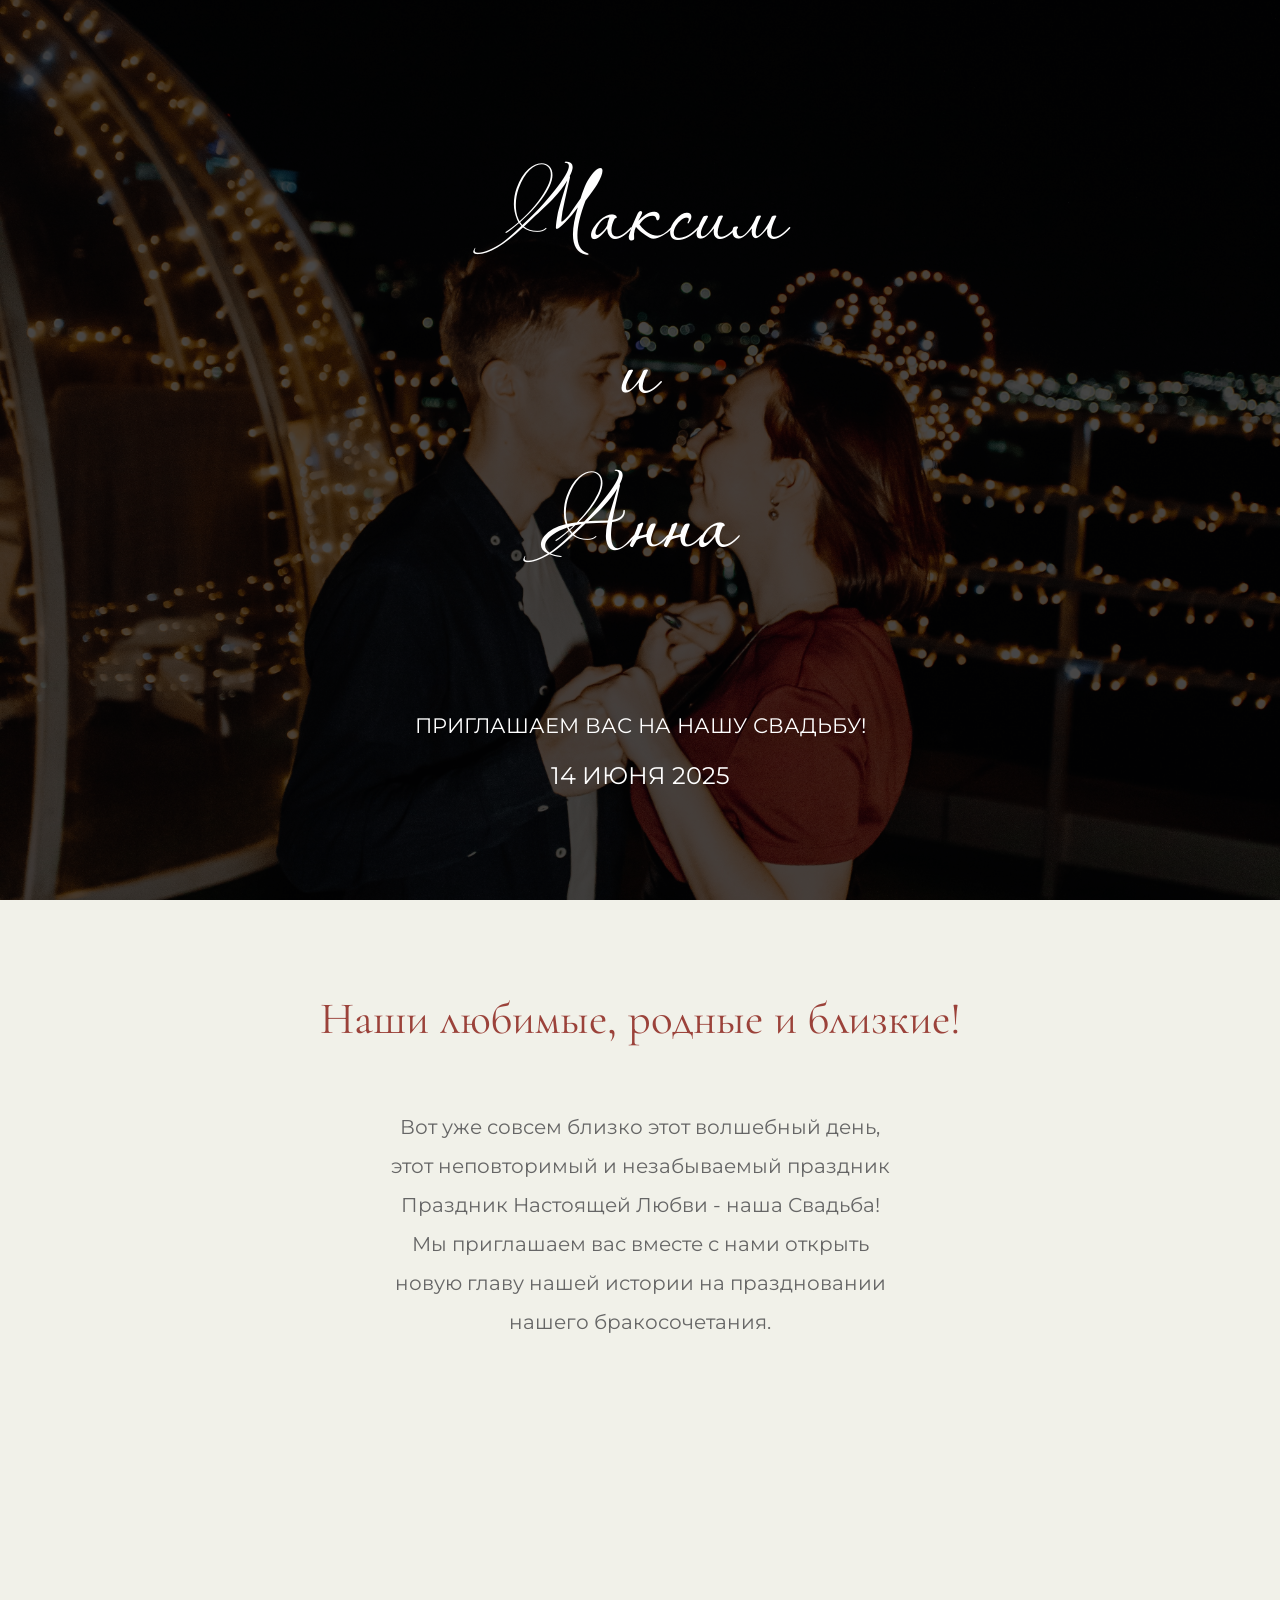
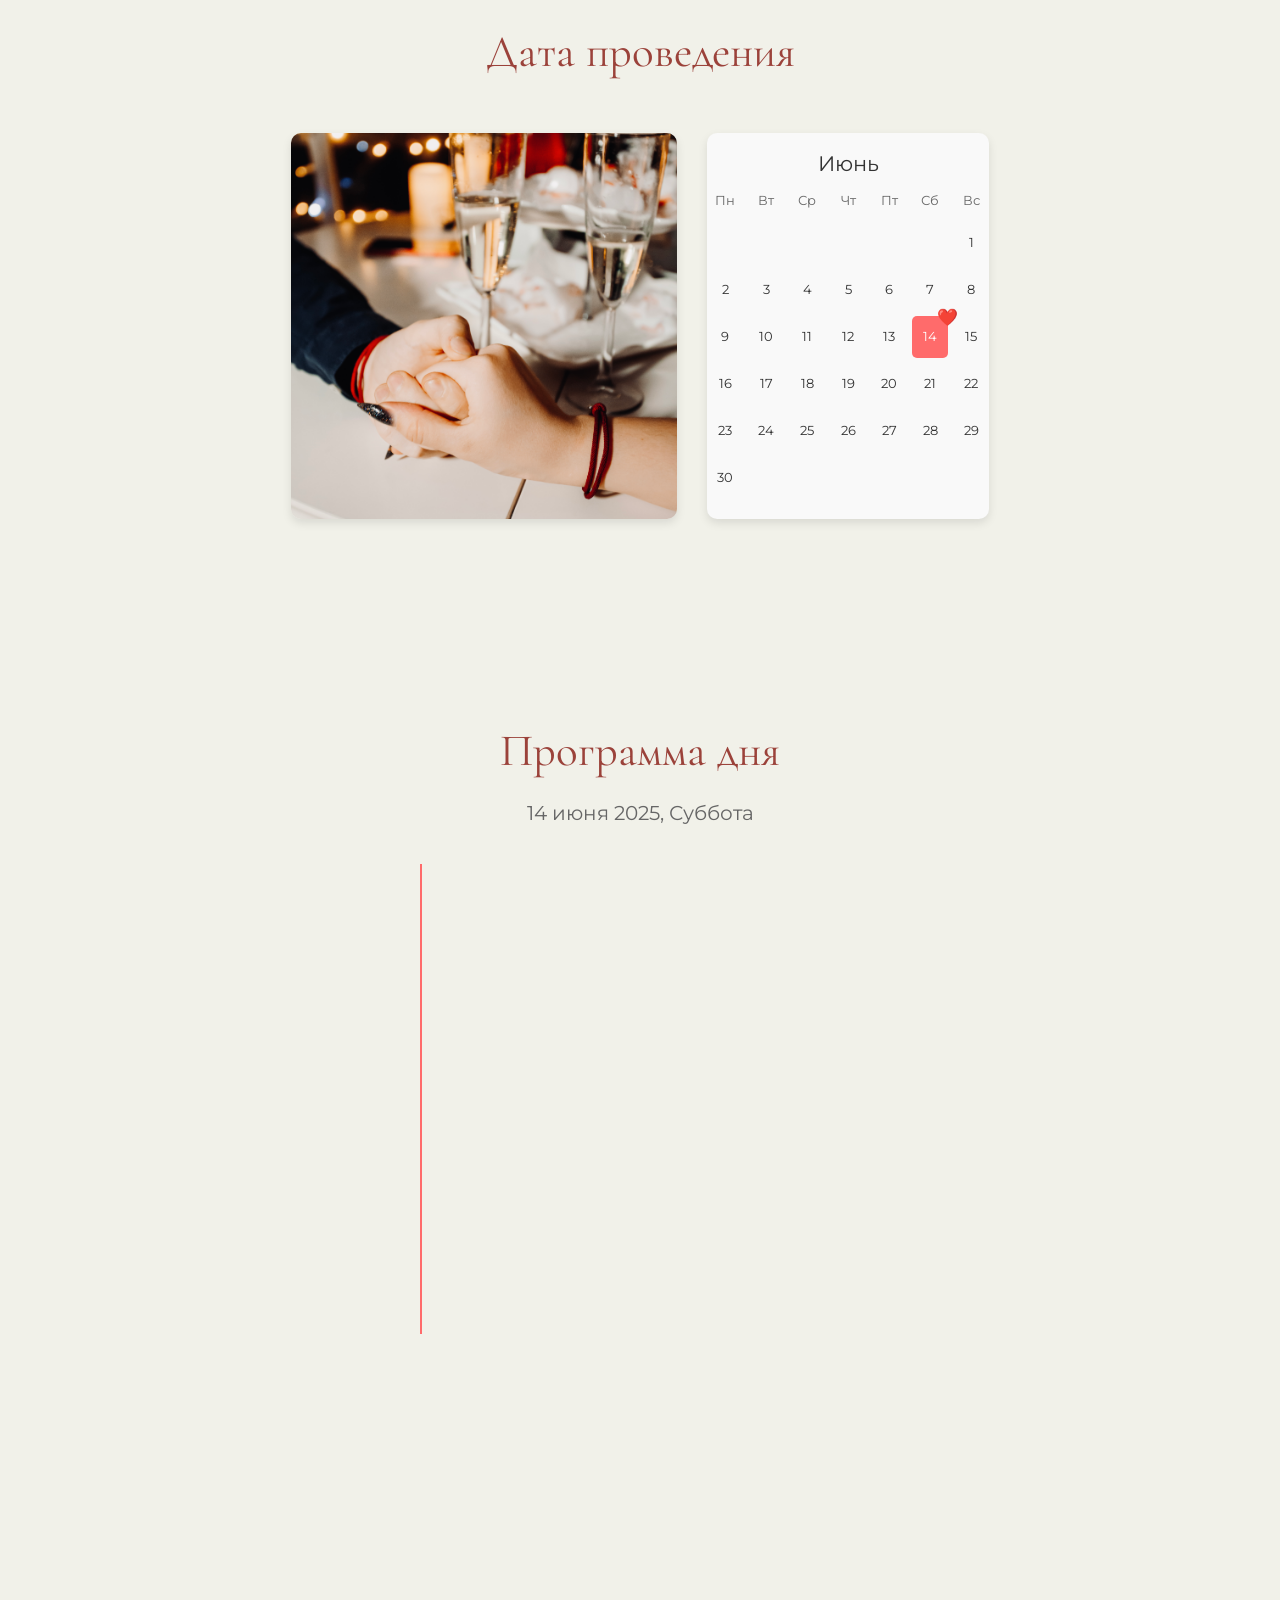
==== commit 8a674d0e: "Fix fonts and images paths" ====
--- a/index.html
+++ b/index.html
@@ -182,7 +182,10 @@
             <h2 class="locations__title">Места проведения</h2>
             <div class="locations__accordion">
                 <div class="locations__item">
-                    <button class="locations__header">Сборы жениха и невесты</button>
+                    <button class="locations__header">
+                        <span>Сборы жениха и невесты</span>
+                        <span class="accordion-icon"></span>
+                    </button>
                     <div class="locations__content">
                         <div class="locations__map">
                             <div style="position:relative;overflow:hidden;">
@@ -200,7 +203,10 @@
                     </div>
                 </div>
                 <div class="locations__item">
-                    <button class="locations__header">Регистрация в ЗАГСе</button>
+                    <button class="locations__header">
+                        <span>Регистрация в ЗАГСе</span>
+                        <span class="accordion-icon"></span>
+                    </button>
                     <div class="locations__content">
                         <div class="locations__map">
                             <div style="position:relative;overflow:hidden;">
@@ -218,18 +224,23 @@
                     </div>
                 </div>
                 <div class="locations__item">
-                    <button class="locations__header">Свадебный ужин</button>
+                    <button class="locations__header">
+                        <span>Свадебный ужин</span>
+                        <span class="accordion-icon"></span>
+                    </button>
                     <div class="locations__content">
                         <div class="locations__map">
-                            <div style="position:relative;overflow:hidden;"><a
-                                    href="https://yandex.ru/maps/20675/gulkevichi/?utm_medium=mapframe&utm_source=maps"
-                                    style="color:#eee;font-size:12px;position:absolute;top:0px;">Гулькевичи</a><a
-                                    href="https://yandex.ru/maps/20675/gulkevichi/?ll=40.696666%2C45.349800&mode=whatshere&utm_medium=mapframe&utm_source=maps&whatshere%5Bpoint%5D=40.694198%2C45.349754&whatshere%5Bzoom%5D=16&z=16"
+                            <div style="position:relative;overflow:hidden;">
+                                <a href="https://yandex.ru/maps/20675/gulkevichi/?utm_medium=mapframe&utm_source=maps"
+                                    style="color:#eee;font-size:12px;position:absolute;top:0px;">Гулькевичи</a>
+                                <a href="https://yandex.ru/maps/20675/gulkevichi/?ll=40.696666%2C45.349800&mode=whatshere&utm_medium=mapframe&utm_source=maps&whatshere%5Bpoint%5D=40.694198%2C45.349754&whatshere%5Bzoom%5D=16&z=16"
                                     style="color:#eee;font-size:12px;position:absolute;top:14px;">Советская улица, 30Б —
-                                    Яндекс Карты</a><iframe
+                                    Яндекс Карты</a>
+                                <iframe
                                     src="https://yandex.ru/map-widget/v1/?ll=40.696666%2C45.349800&mode=whatshere&whatshere%5Bpoint%5D=40.694198%2C45.349754&whatshere%5Bzoom%5D=16&z=16"
                                     width="100%" height="400" frameborder="1" allowfullscreen="true"
-                                    style="position:relative;"></iframe></div>
+                                    style="position:relative;"></iframe>
+                            </div>
                         </div>
                     </div>
                 </div>
@@ -250,7 +261,7 @@
         <div class="container">
             <h2 class="confirmation__title">Подтвердите присутствие</h2>
             <p class="confirmation__text">Подтвердите свое присутствие и ответьте на несколько вопросов. Это поможет в
-                организации торжества! Будем ждать ваш ответ до 01.09.2024</p>
+                организации торжества! Будем ждать ваш ответ до 01.06.2025</p>
             <form class="confirmation__form">
                 <div class="form-group">
                     <label for="name">Фамилия и Имя (перечислите всех)</label>
@@ -258,7 +269,7 @@
                         required>
                 </div>
                 <div class="form-group">
-                    <label>Сможете ли Вы присутствовать на свадьбе</label>
+                    <label>Сможете ли Вы присутствовать на свадьбе?</label>
                     <div class="form-options">
                         <label><input type="radio" name="attendance" value="yes" required> Смогу / сможем
                             присутствовать</label>
@@ -268,7 +279,7 @@
                     </div>
                 </div>
                 <div class="form-group">
-                    <label>Сможете ли Вы быть на регистрации в ЗАГСе</label>
+                    <label>Сможете ли Вы быть на регистрации в ЗАГСе?</label>
                     <div class="form-options">
                         <label><input type="radio" name="registration" value="yes" required> Смогу / сможем
                             присутствовать</label>
@@ -276,14 +287,6 @@
                             позже</label>
                         <label><input type="radio" name="registration" value="no"> Не смогу прийти</label>
                     </div>
-                </div>
-                <div class="form-group">
-                    <label for="hotel">Нужна ли вам гостиница на время проведения торжества?</label>
-                    <select id="hotel" name="hotel" required>
-                        <option value="yes">Да</option>
-                        <option value="no">Нет</option>
-                        <option value="maybe">Возможно</option>
-                    </select>
                 </div>
                 <button type="submit" class="confirmation__button">Отправить</button>
             </form>
--- a/style/elements/fonts.css
+++ b/style/elements/fonts.css
@@ -1,6 +1,6 @@
 @font-face {
     font-family: 'Passions Conflict'; /* Название, которое будет использоваться в CSS */
-    src: url('/fonts/PassionsConflictRUS-Regular.otf') format('opentype');
+    src: url('../../fonts/PassionsConflictRUS-Regular.otf') format('opentype');
     font-weight: normal;
     font-style: normal;
     font-display: swap; /* Чтобы текст не "моргал" при загрузке */
--- a/style/blocks/main.css
+++ b/style/blocks/main.css
@@ -3,7 +3,7 @@
     justify-content: center;
     align-items: center;
     min-height: 100vh;
-    background-image: url(/image/wedding-background.jpg);
+    background-image: url(../../image/wedding-background.jpg);
     background-repeat: no-repeat;
     background-size: cover;
     background-position: center;
@@ -69,11 +69,12 @@
 @media (max-width: 768px) {
     .main__title {
         font-size: 3rem;
-        padding-bottom:300px;
+        padding-bottom:260px;
     }
 
     .main__name {
         font-size: 8rem;
+        line-height: 0.6;
     }
 
     .main__text {
@@ -84,6 +85,10 @@
     .main__date {
         font-size: 1.4rem;
     }
+
+    .main::before {
+        background: rgba(0, 0, 0, 0.3);
+    }
 }
 
 @media (max-width: 480px) {
@@ -93,6 +98,7 @@
 
     .main__name {
         font-size: 6rem;
+        
     }
 
     .main__text {
@@ -103,4 +109,6 @@
     .main__date {
         font-size: 1.2rem;
     }
+
+
 }
--- a/style/blocks/schedule.css
+++ b/style/blocks/schedule.css
@@ -125,4 +125,10 @@
     .schedule-event__note {
         font-size: 0.9rem;
     }
+    .schedule__events::before {
+        left: 60px;
+    }
+    .schedule-event__time{
+        width: 36px;
+    }
 }
--- a/style/blocks/location.css
+++ b/style/blocks/location.css
@@ -1,4 +1,3 @@
-
 .locations {
     align-items: center;
     padding: 70px 0;
@@ -13,7 +12,7 @@
     margin-bottom: 50px;
     font-family: "Cormorant Garamond", serif;
     opacity: 0;
-    transform: translateY(-50px); /* Начальное положение: выше видимой области */
+    transform: translateY(-50px);
     transition: opacity 1s ease-out, transform 1s ease-out;
 }
 
@@ -29,19 +28,22 @@
     border-radius: 10px;
     overflow: hidden;
     opacity: 0;
-    transform: translateX(-100%); /* Начальное положение: слева за пределами экрана */
+    transform: translateX(-100%);
     transition: opacity 0.8s ease-out, transform 0.8s ease-out;
 }
 
 .locations__item:nth-child(2) {
-    transition-delay: 0.2s; /* Задержка для второго элемента */
+    transition-delay: 0.2s;
 }
 
 .locations__item:nth-child(3) {
-    transition-delay: 0.4s; /* Задержка для третьего элемента */
+    transition-delay: 0.4s;
 }
 
 .locations__header {
+    display: flex;
+    justify-content: space-between;
+    align-items: center;
     width: 100%;
     padding: 15px;
     font-size: 1.2rem;
@@ -53,6 +55,42 @@
     transition: background-color 0.3s ease;
 }
 
+.accordion-icon {
+    position: relative;
+    width: 20px;
+    height: 20px;
+    margin-left: 10px;
+}
+
+.accordion-icon::before,
+.accordion-icon::after {
+    content: '';
+    position: absolute;
+    background-color: white;
+    transition: all 0.3s ease;
+}
+
+.accordion-icon::before {
+    width: 100%;
+    height: 2px;
+    left: 0;
+    top: 50%;
+    transform: translateY(-50%);
+}
+
+.accordion-icon::after {
+    width: 2px;
+    height: 100%;
+    left: 50%;
+    top: 0;
+    transform: translateX(-50%);
+}
+
+/* Когда аккордеон активен, вертикальная линия исчезает */
+.locations__header.active .accordion-icon::after {
+    transform: translateX(-50%) scaleY(0);
+}
+
 .locations__header:hover {
     background-color: #e65a5a;
 }
@@ -62,9 +100,8 @@
     overflow: hidden;
     transition: max-height 0.5s ease-out, padding 0.5s ease-out;
     padding: 0 15px;
-    background-color: #f9f9f9
+    background-color: #f9f9f9;
 }
-
 
 .locations__content.active {
     max-height: 500px;
@@ -76,9 +113,10 @@
     overflow: hidden;
     border-radius: 10px;
 }
+
 .locations__title.visible {
     opacity: 1;
-    transform: translateY(0); 
+    transform: translateY(0);
 }
 
 .locations__item.visible {
@@ -86,20 +124,16 @@
     transform: translateX(0);
 }
 
-
-
 @media (max-width: 768px) {
     .locations__title {
         font-size: 35px;
     }
 }
 
-
 @media (max-width: 480px) {
     .locations__title {
         font-size: 30px;
     }
-
     .locations__header {
         font-size: 0.9rem;
     }
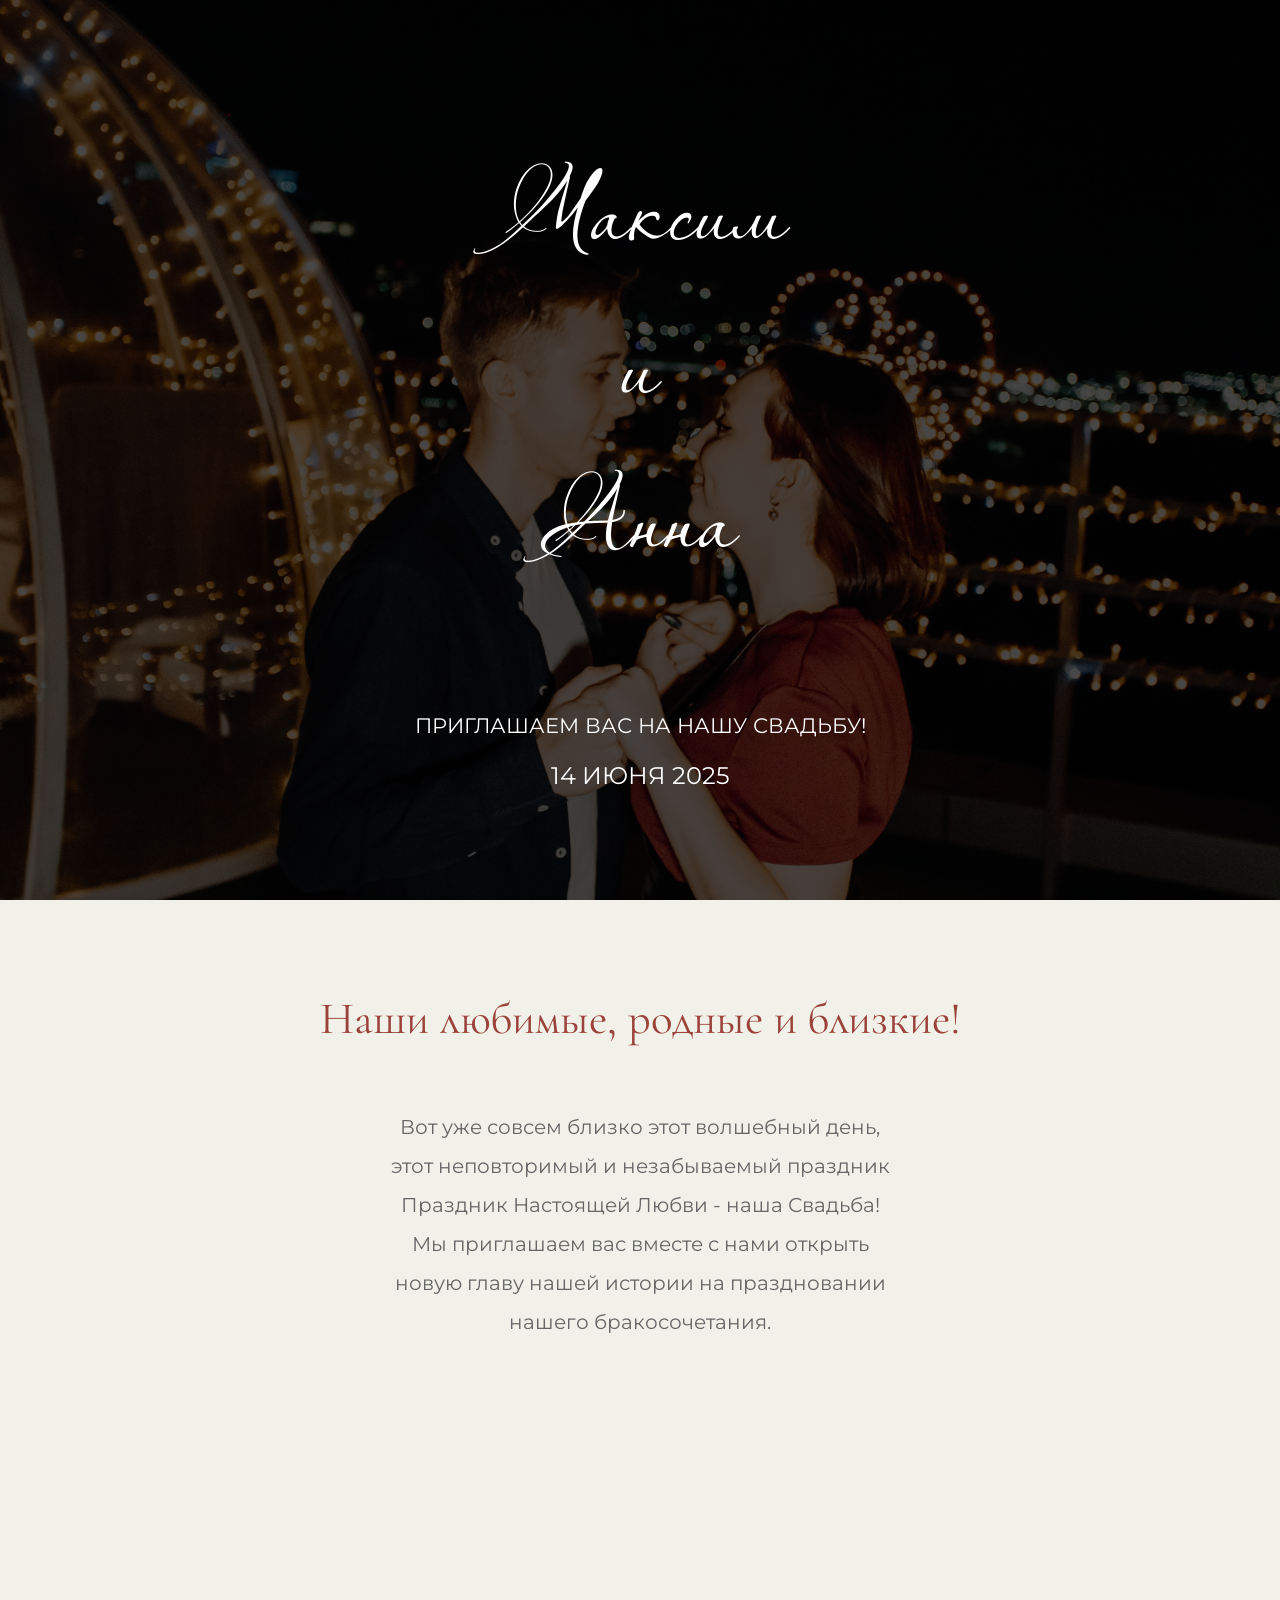
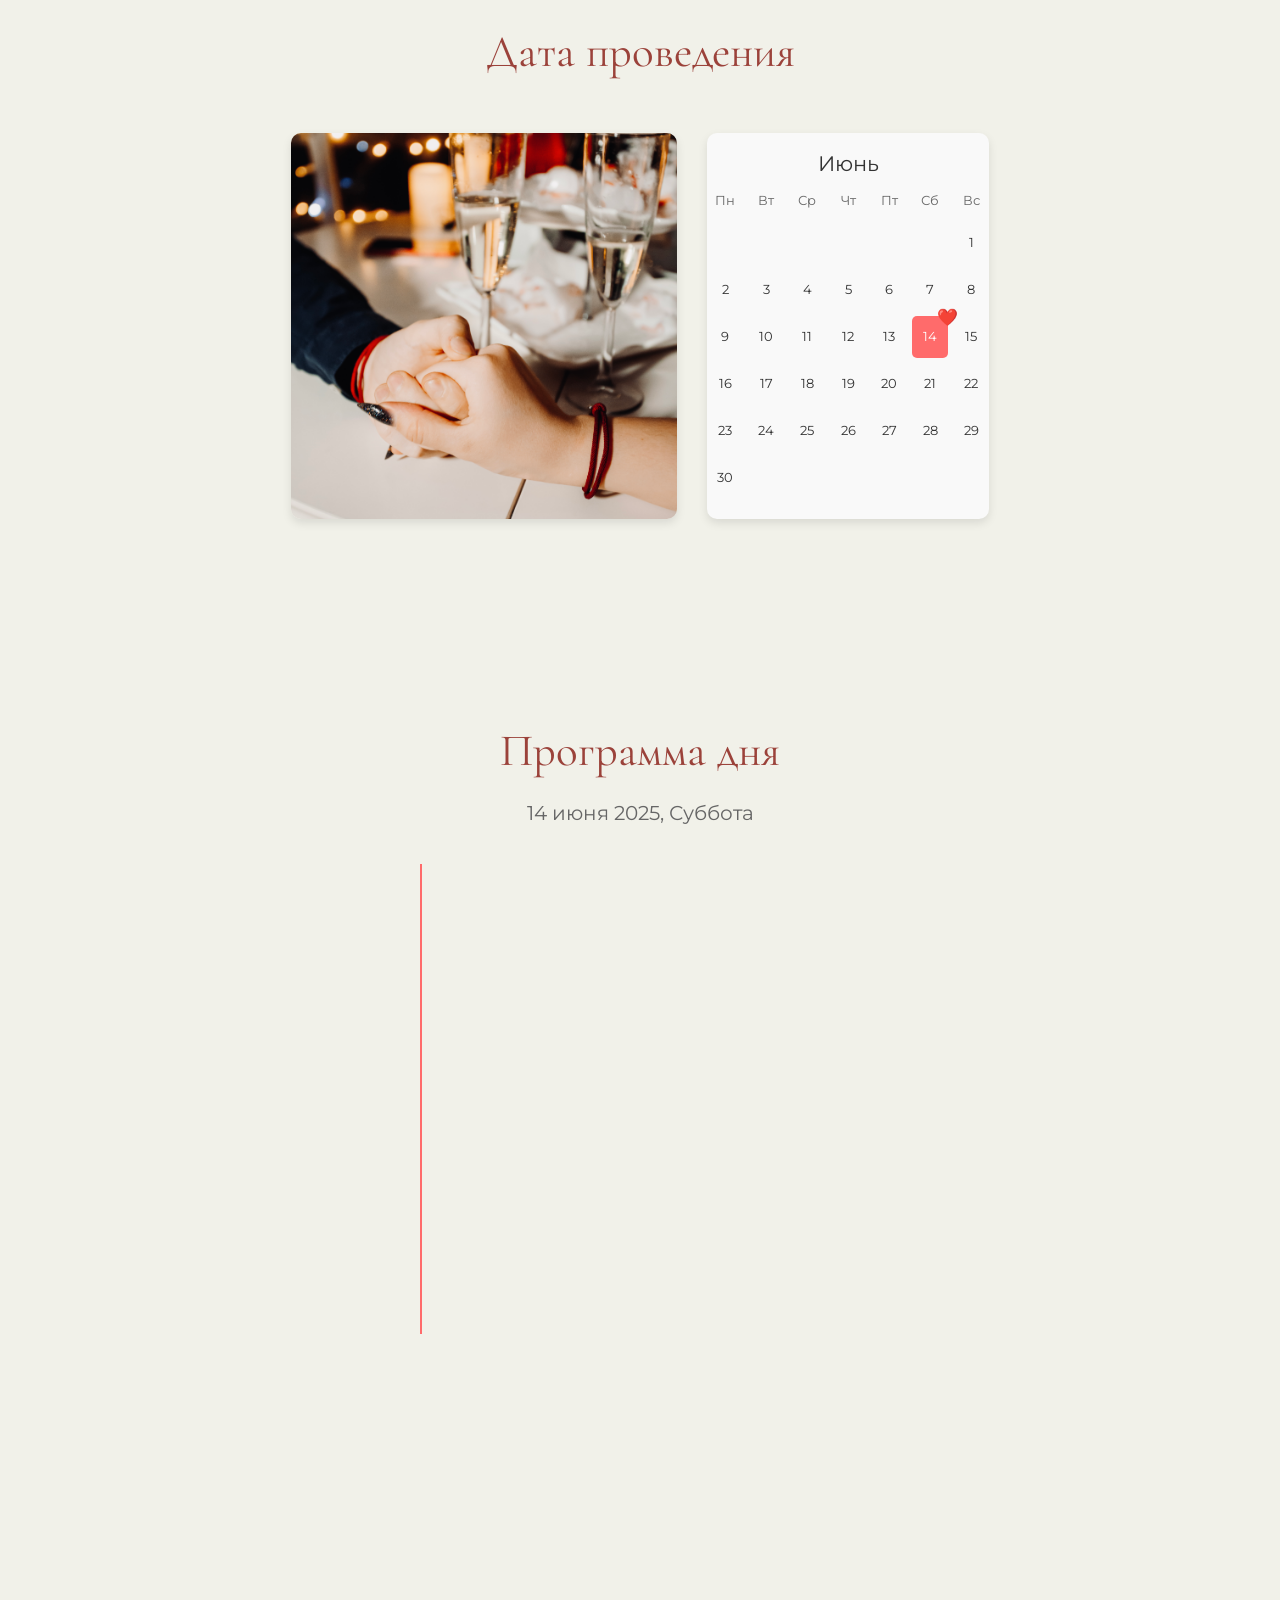
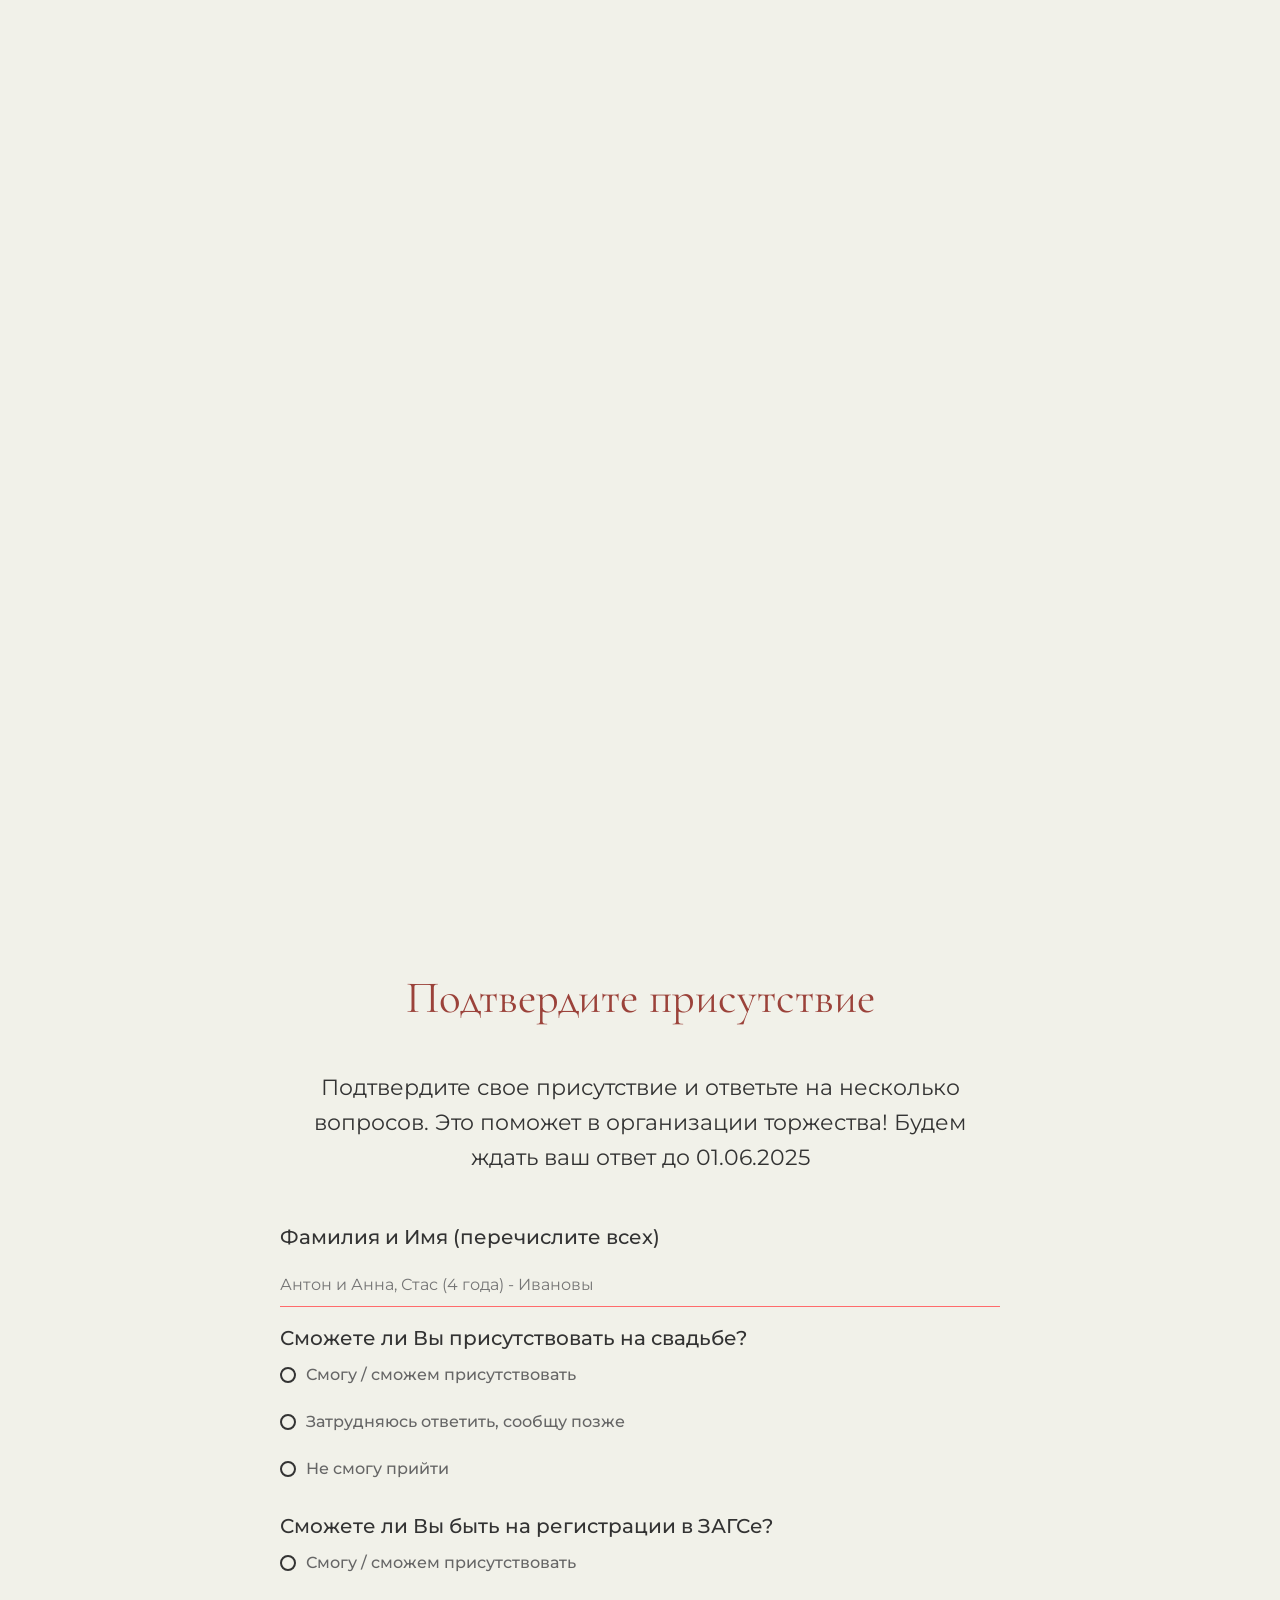
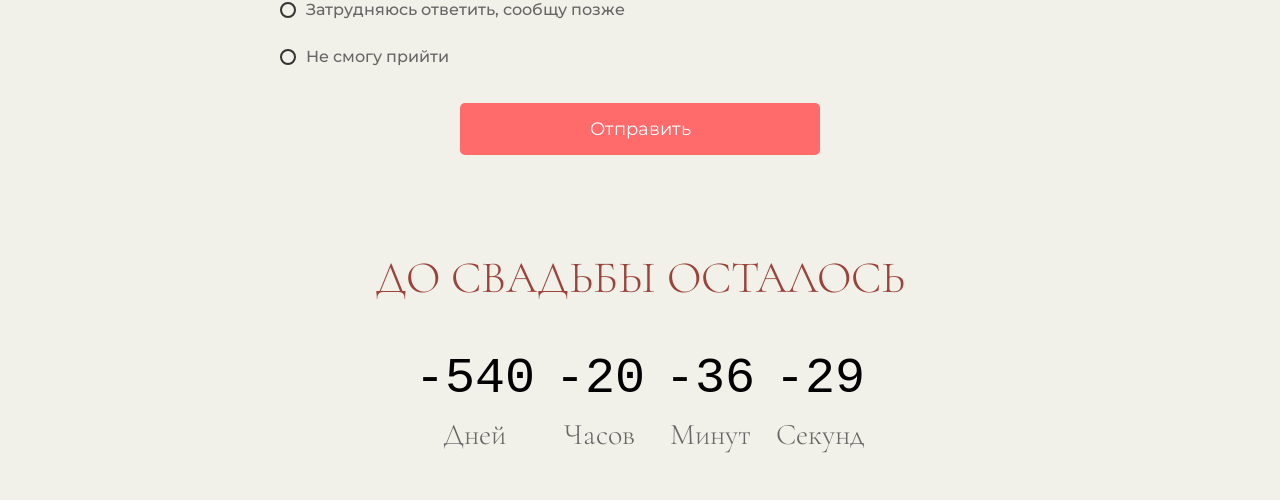
==== commit 4926f1d8: "Fix" ====
--- a/index.html
+++ b/index.html
@@ -260,34 +260,46 @@
     <div class="confirmation">
         <div class="container">
             <h2 class="confirmation__title">Подтвердите присутствие</h2>
-            <p class="confirmation__text">Подтвердите свое присутствие и ответьте на несколько вопросов. Это поможет в
-                организации торжества! Будем ждать ваш ответ до 01.06.2025</p>
-            <form class="confirmation__form">
+            <p class="confirmation__text">Подтвердите свое присутствие и ответьте на несколько вопросов. Это поможет в организации торжества! Будем ждать ваш ответ до 01.06.2025</p>
+            
+            <!-- Изменённая форма для Formspree -->
+            <form class="confirmation__form" action="https://formspree.io/f/mldbjwqb" method="POST">
+                <!-- Добавьте скрытое поле для темы письма -->
+                <input type="hidden" name="_subject" value="Новое подтверждение присутствия">
+                
+                <!-- Добавьте поле для reply-to (необязательно) -->
+                <input type="hidden" name="_replyto" value="noreply@example.com">
+                
+                <!-- Ваши существующие поля -->
                 <div class="form-group">
                     <label for="name">Фамилия и Имя (перечислите всех)</label>
-                    <input type="text" id="name" name="name" placeholder="Антон и Анна, Стас (4 года) - Ивановы"
-                        required>
-                </div>
+                    <input type="text" id="name" name="ФИО гостей" placeholder="Антон и Анна, Стас (4 года) - Ивановы" required>
+                </div>
+                
                 <div class="form-group">
                     <label>Сможете ли Вы присутствовать на свадьбе?</label>
                     <div class="form-options">
-                        <label><input type="radio" name="attendance" value="yes" required> Смогу / сможем
-                            присутствовать</label>
-                        <label><input type="radio" name="attendance" value="maybe"> Затрудняюсь ответить, сообщу
-                            позже</label>
-                        <label><input type="radio" name="attendance" value="no"> Не смогу прийти</label>
-                    </div>
-                </div>
+                        <label><input type="radio" name="Присутствие на свадьбе" value="Смогу/сможем присутствовать" required> Смогу / сможем присутствовать</label>
+                        <label><input type="radio" name="Присутствие на свадьбе" value="Затрудняюсь ответить"> Затрудняюсь ответить, сообщу позже</label>
+                        <label><input type="radio" name="Присутствие на свадьбе" value="Не смогу прийти"> Не смогу прийти</label>
+                    </div>
+                </div>
+                
                 <div class="form-group">
                     <label>Сможете ли Вы быть на регистрации в ЗАГСе?</label>
                     <div class="form-options">
-                        <label><input type="radio" name="registration" value="yes" required> Смогу / сможем
-                            присутствовать</label>
-                        <label><input type="radio" name="registration" value="maybe"> Затрудняюсь ответить, сообщу
-                            позже</label>
-                        <label><input type="radio" name="registration" value="no"> Не смогу прийти</label>
-                    </div>
-                </div>
+                        <label><input type="radio" name="Присутствие в ЗАГСе" value="Смогу/сможем присутствовать" required> Смогу / сможем присутствовать</label>
+                        <label><input type="radio" name="Присутствие в ЗАГСе" value="Затрудняюсь ответить"> Затрудняюсь ответить, сообщу позже</label>
+                        <label><input type="radio" name="Присутствие в ЗАГСе" value="Не смогу прийти"> Не смогу прийти</label>
+                    </div>
+                </div>
+                
+                <!-- Добавьте перенаправление после отправки -->
+                <input type="hidden" name="_next" value="https://rartas-nikita.github.io/wedding.github.io/thanks.html">
+                
+                <!-- Защита от спама -->
+                <input type="text" name="_gotcha" style="display:none">
+                
                 <button type="submit" class="confirmation__button">Отправить</button>
             </form>
         </div>
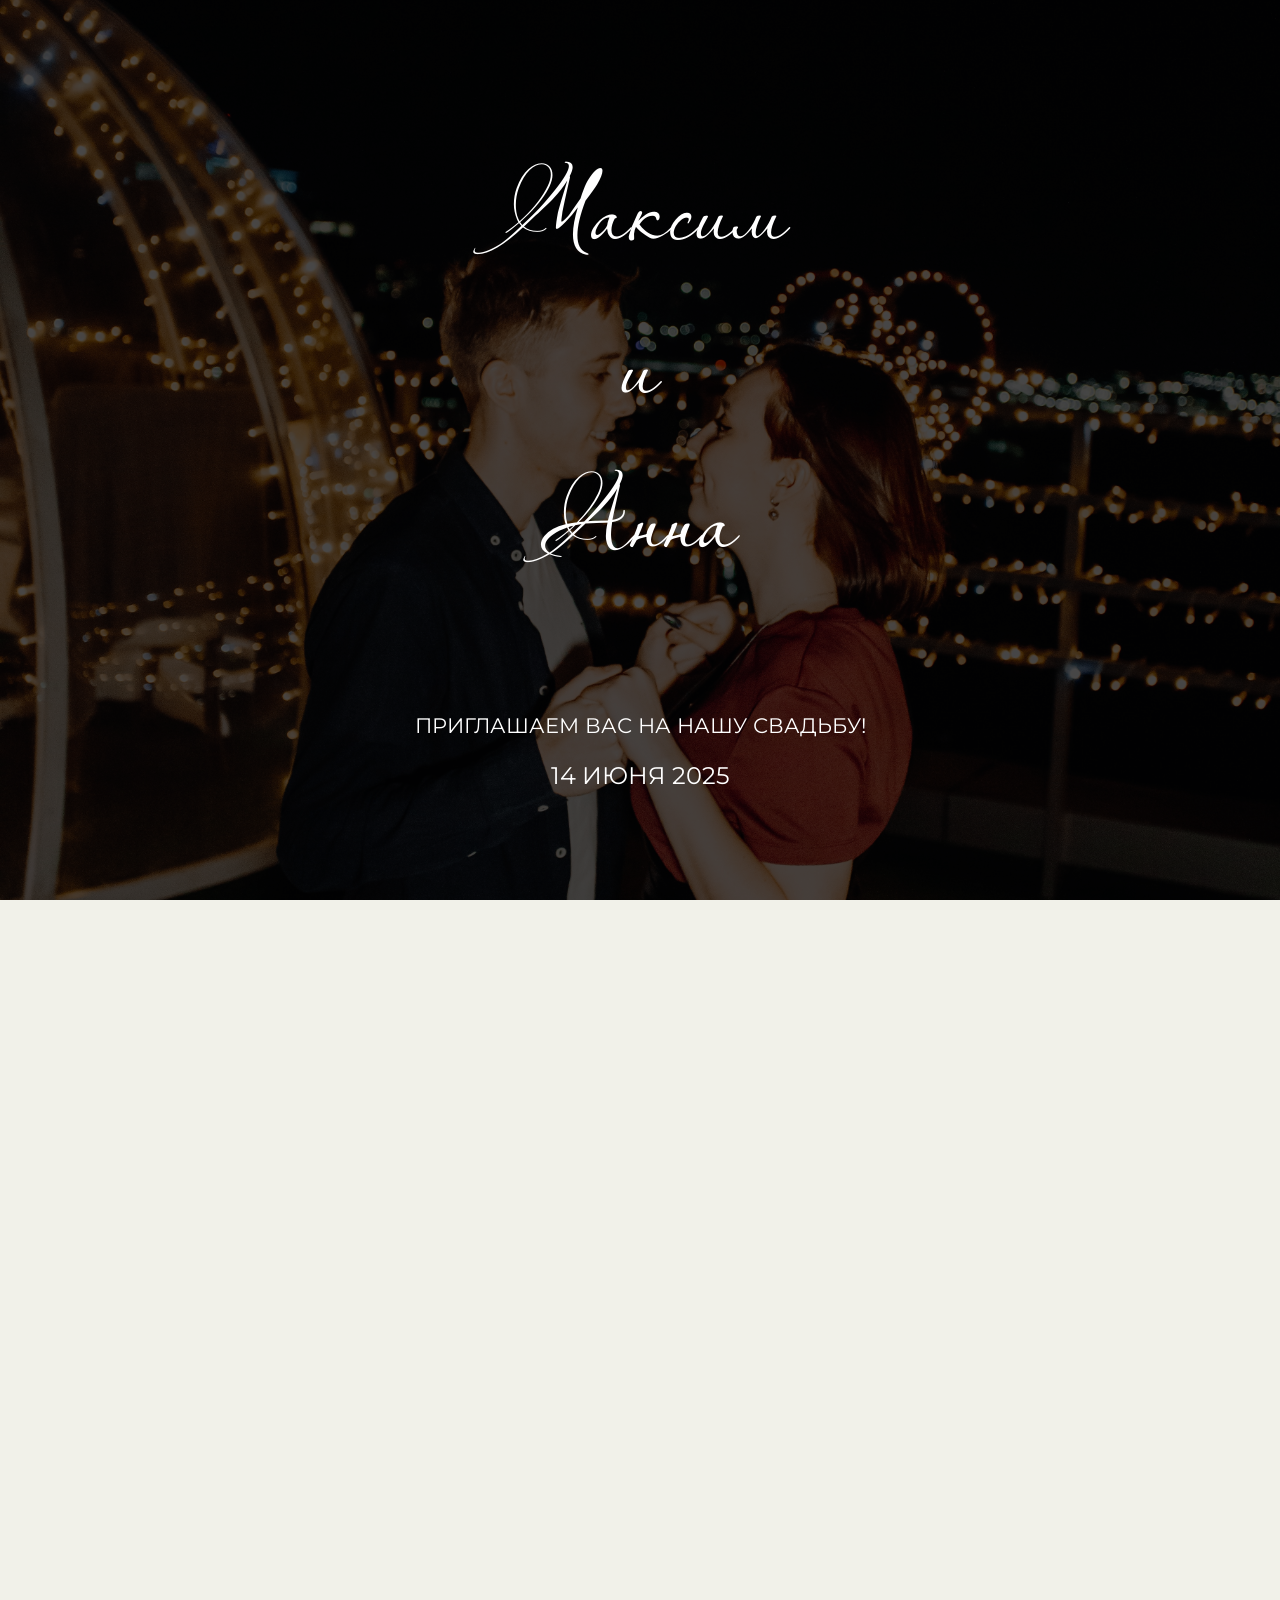
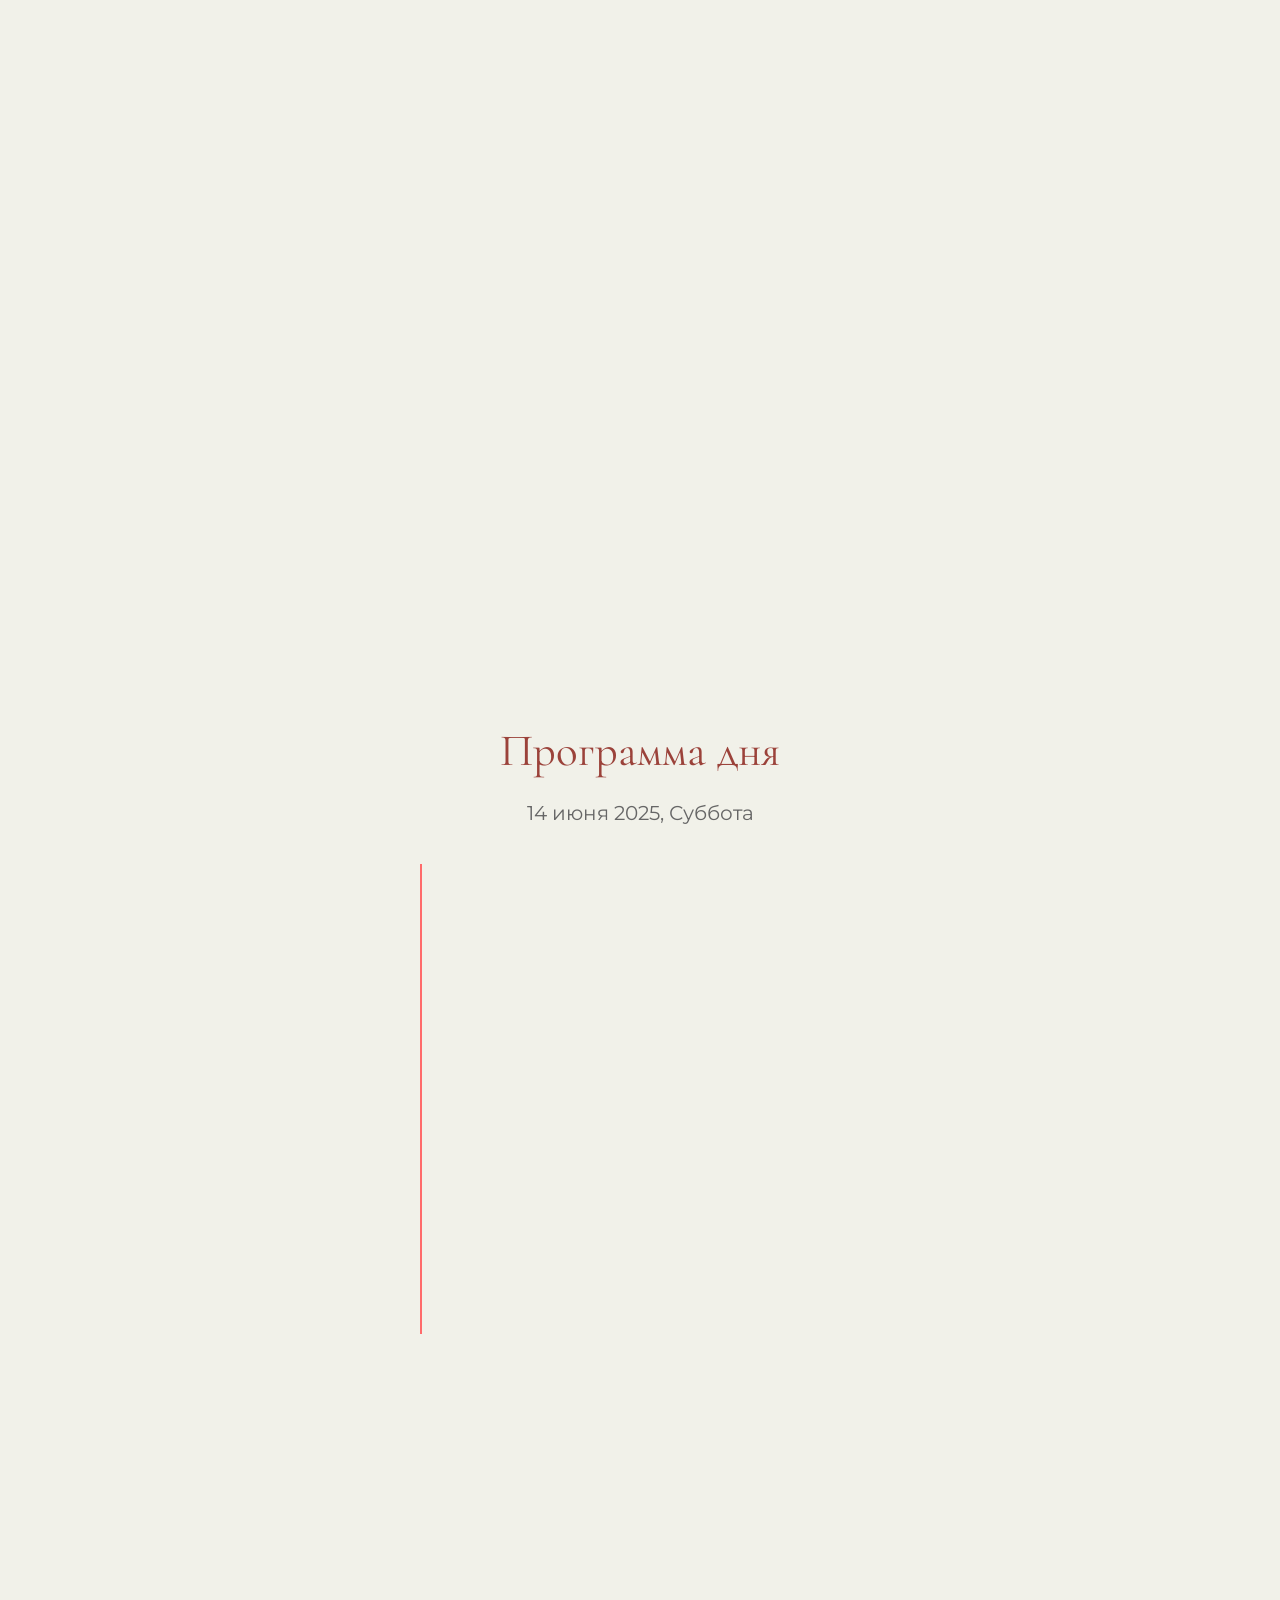
==== commit 43c117f2: "F" ====
--- a/index.html
+++ b/index.html
@@ -187,19 +187,15 @@
                         <span class="accordion-icon"></span>
                     </button>
                     <div class="locations__content">
-                        <div class="locations__map">
-                            <div style="position:relative;overflow:hidden;">
-                                <a href="https://yandex.ru/maps/20675/gulkevichi/?utm_medium=mapframe&utm_source=maps"
-                                    style="color:#eee;font-size:12px;position:absolute;top:0px;">Гулькевичи</a>
-                                <a href="https://yandex.ru/maps/20675/gulkevichi/house/sovetskaya_ulitsa_2/YEkYcA5mTEEPQFpvfX90dnpjZA==/?ll=40.699218%2C45.358110&source=serp_navig&utm_medium=mapframe&utm_source=maps&z=16.2"
-                                    style="color:#eee;font-size:12px;position:absolute;top:14px;">Яндекс Карты —
-                                    транспорт, навигация, поиск мест</a>
-                                <iframe
-                                    src="https://yandex.ru/map-widget/v1/?ll=40.699218%2C45.358110&mode=search&ol=geo&ouri=ymapsbm1%3A%2F%2Fgeo%3Fdata%3DCgoxNTAyOTQ2MDQyEmnQoNC-0YHRgdC40Y8sINCa0YDQsNGB0L3QvtC00LDRgNGB0LrQuNC5INC60YDQsNC5LCDQk9GD0LvRjNC60LXQstC40YfQuCwg0KHQvtCy0LXRgtGB0LrQsNGPINGD0LvQuNGG0LAsIDIiCg1EySJCFS5uNUI%2C&source=serp_navig&z=16.2"
-                                    width="100%" height="400" frameborder="1" allowfullscreen="true"
-                                    style="position:relative;"></iframe>
-                            </div>
-                        </div>
+                        <div style="position:relative;overflow:hidden;"><a
+                                href="https://yandex.ru/maps?utm_medium=mapframe&utm_source=maps"
+                                style="color:#eee;font-size:12px;position:absolute;top:0px;">Яндекс Карты</a><a
+                                href="https://yandex.ru/maps/?ll=40.689939%2C45.310116&mode=search&sll=40.688345%2C45.310892&text=45.310892%2C40.688345&utm_medium=mapframe&utm_source=maps&z=15.6"
+                                style="color:#eee;font-size:12px;position:absolute;top:14px;">Яндекс Карты — транспорт,
+                                навигация, поиск мест</a><iframe
+                                src="https://yandex.ru/map-widget/v1/?ll=40.689939%2C45.310116&mode=search&sll=40.688345%2C45.310892&text=45.310892%2C40.688345&z=15.6"
+                                width="100%" height="400" frameborder="1" allowfullscreen="true"
+                                style="position:relative;"></iframe></div>
                     </div>
                 </div>
                 <div class="locations__item">
@@ -230,17 +226,15 @@
                     </button>
                     <div class="locations__content">
                         <div class="locations__map">
-                            <div style="position:relative;overflow:hidden;">
-                                <a href="https://yandex.ru/maps/20675/gulkevichi/?utm_medium=mapframe&utm_source=maps"
-                                    style="color:#eee;font-size:12px;position:absolute;top:0px;">Гулькевичи</a>
-                                <a href="https://yandex.ru/maps/20675/gulkevichi/?ll=40.696666%2C45.349800&mode=whatshere&utm_medium=mapframe&utm_source=maps&whatshere%5Bpoint%5D=40.694198%2C45.349754&whatshere%5Bzoom%5D=16&z=16"
-                                    style="color:#eee;font-size:12px;position:absolute;top:14px;">Советская улица, 30Б —
-                                    Яндекс Карты</a>
-                                <iframe
-                                    src="https://yandex.ru/map-widget/v1/?ll=40.696666%2C45.349800&mode=whatshere&whatshere%5Bpoint%5D=40.694198%2C45.349754&whatshere%5Bzoom%5D=16&z=16"
+                            <div style="position:relative;overflow:hidden;"><a
+                                    href="https://yandex.ru/maps/20675/gulkevichi/?utm_medium=mapframe&utm_source=maps"
+                                    style="color:#eee;font-size:12px;position:absolute;top:0px;">Гулькевичи</a><a
+                                    href="https://yandex.ru/maps/20675/gulkevichi/house/sovetskaya_ulitsa_30a/YEkYcA5kTUEBQFpvfX91eH1iZw==/?from=mapframe&ll=40.694752%2C45.349069&utm_medium=mapframe&utm_source=maps&z=17.78"
+                                    style="color:#eee;font-size:12px;position:absolute;top:14px;">Советская улица, 30А —
+                                    Яндекс Карты</a><iframe
+                                    src="https://yandex.ru/map-widget/v1/?from=mapframe&ll=40.694752%2C45.349069&mode=whatshere&whatshere%5Bpoint%5D=40.694388%2C45.349090&whatshere%5Bzoom%5D=17&z=17.78"
                                     width="100%" height="400" frameborder="1" allowfullscreen="true"
-                                    style="position:relative;"></iframe>
-                            </div>
+                                    style="position:relative;"></iframe></div>
                         </div>
                     </div>
                 </div>
@@ -260,46 +254,54 @@
     <div class="confirmation">
         <div class="container">
             <h2 class="confirmation__title">Подтвердите присутствие</h2>
-            <p class="confirmation__text">Подтвердите свое присутствие и ответьте на несколько вопросов. Это поможет в организации торжества! Будем ждать ваш ответ до 01.06.2025</p>
-            
+            <p class="confirmation__text">Подтвердите свое присутствие и ответьте на несколько вопросов. Это поможет в
+                организации торжества! Будем ждать ваш ответ до 01.06.2025</p>
+
             <!-- Изменённая форма для Formspree -->
             <form class="confirmation__form" action="https://formspree.io/f/mldbjwqb" method="POST">
                 <!-- Добавьте скрытое поле для темы письма -->
                 <input type="hidden" name="_subject" value="Новое подтверждение присутствия">
-                
+
                 <!-- Добавьте поле для reply-to (необязательно) -->
                 <input type="hidden" name="_replyto" value="noreply@example.com">
-                
+
                 <!-- Ваши существующие поля -->
                 <div class="form-group">
                     <label for="name">Фамилия и Имя (перечислите всех)</label>
-                    <input type="text" id="name" name="ФИО гостей" placeholder="Антон и Анна, Стас (4 года) - Ивановы" required>
-                </div>
-                
+                    <input type="text" id="name" name="ФИО гостей" placeholder="Антон и Анна, Стас (4 года) - Ивановы"
+                        required>
+                </div>
+
                 <div class="form-group">
                     <label>Сможете ли Вы присутствовать на свадьбе?</label>
                     <div class="form-options">
-                        <label><input type="radio" name="Присутствие на свадьбе" value="Смогу/сможем присутствовать" required> Смогу / сможем присутствовать</label>
-                        <label><input type="radio" name="Присутствие на свадьбе" value="Затрудняюсь ответить"> Затрудняюсь ответить, сообщу позже</label>
-                        <label><input type="radio" name="Присутствие на свадьбе" value="Не смогу прийти"> Не смогу прийти</label>
-                    </div>
-                </div>
-                
+                        <label><input type="radio" name="Присутствие на свадьбе" value="Смогу/сможем присутствовать"
+                                required> Смогу / сможем присутствовать</label>
+                        <label><input type="radio" name="Присутствие на свадьбе" value="Затрудняюсь ответить">
+                            Затрудняюсь ответить, сообщу позже</label>
+                        <label><input type="radio" name="Присутствие на свадьбе" value="Не смогу прийти"> Не смогу
+                            прийти</label>
+                    </div>
+                </div>
+
                 <div class="form-group">
                     <label>Сможете ли Вы быть на регистрации в ЗАГСе?</label>
                     <div class="form-options">
-                        <label><input type="radio" name="Присутствие в ЗАГСе" value="Смогу/сможем присутствовать" required> Смогу / сможем присутствовать</label>
-                        <label><input type="radio" name="Присутствие в ЗАГСе" value="Затрудняюсь ответить"> Затрудняюсь ответить, сообщу позже</label>
-                        <label><input type="radio" name="Присутствие в ЗАГСе" value="Не смогу прийти"> Не смогу прийти</label>
-                    </div>
-                </div>
-                
+                        <label><input type="radio" name="Присутствие в ЗАГСе" value="Смогу/сможем присутствовать"
+                                required> Смогу / сможем присутствовать</label>
+                        <label><input type="radio" name="Присутствие в ЗАГСе" value="Затрудняюсь ответить"> Затрудняюсь
+                            ответить, сообщу позже</label>
+                        <label><input type="radio" name="Присутствие в ЗАГСе" value="Не смогу прийти"> Не смогу
+                            прийти</label>
+                    </div>
+                </div>
+
                 <!-- Добавьте перенаправление после отправки -->
                 <input type="hidden" name="_next" value="https://rartas-nikita.github.io/wedding.github.io/thanks.html">
-                
+
                 <!-- Защита от спама -->
                 <input type="text" name="_gotcha" style="display:none">
-                
+
                 <button type="submit" class="confirmation__button">Отправить</button>
             </form>
         </div>
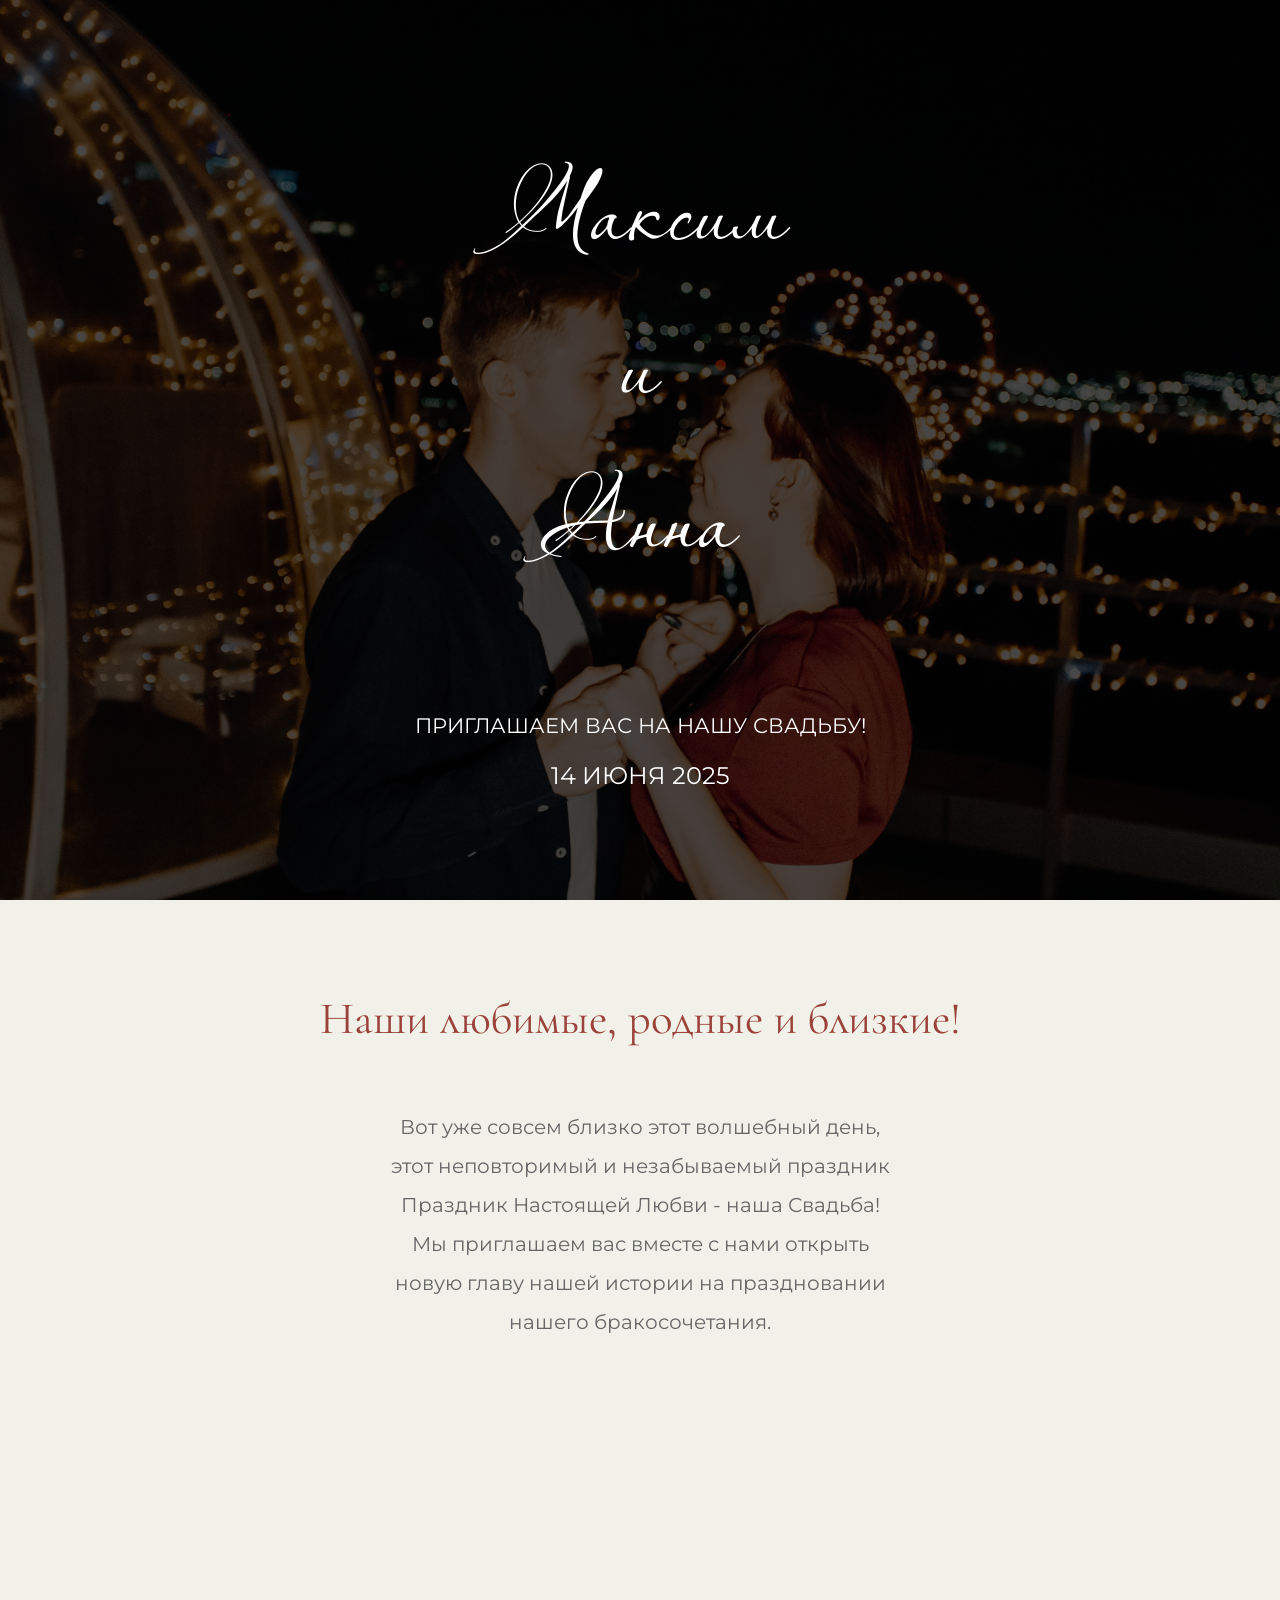
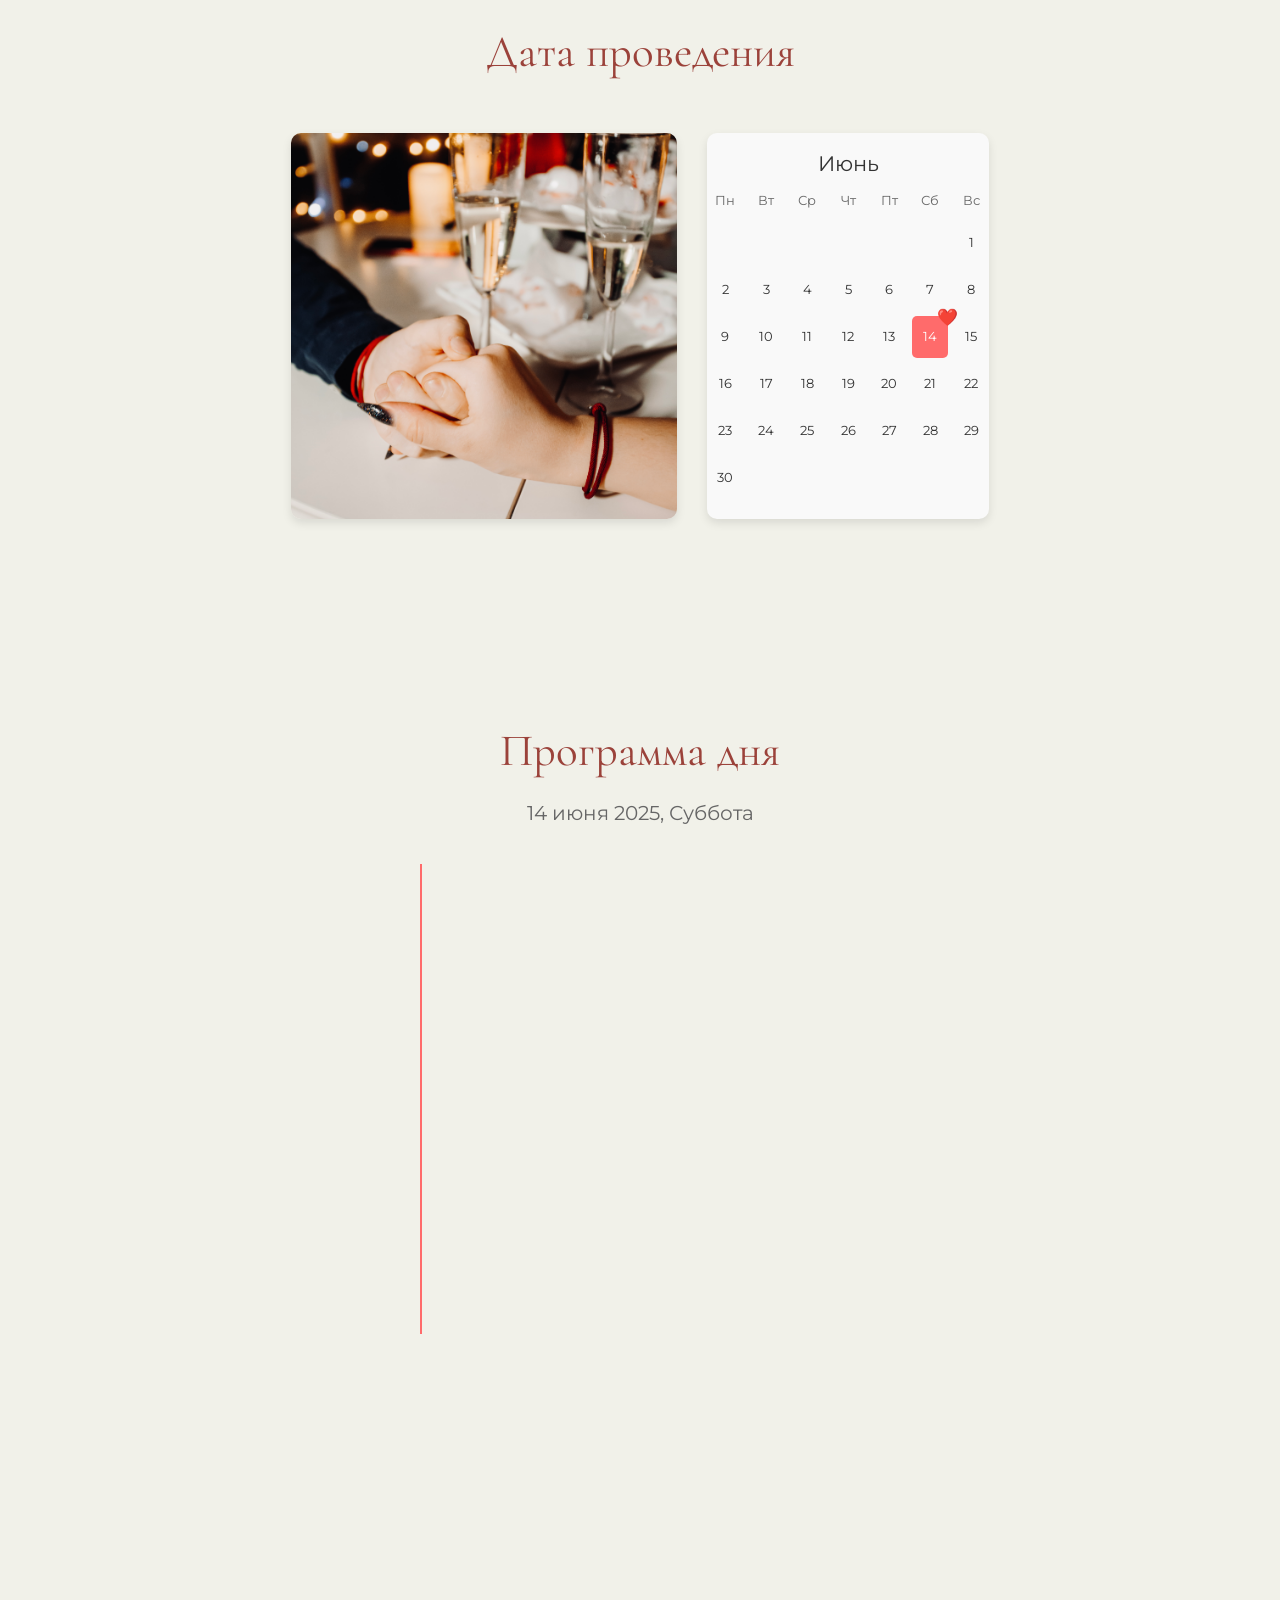
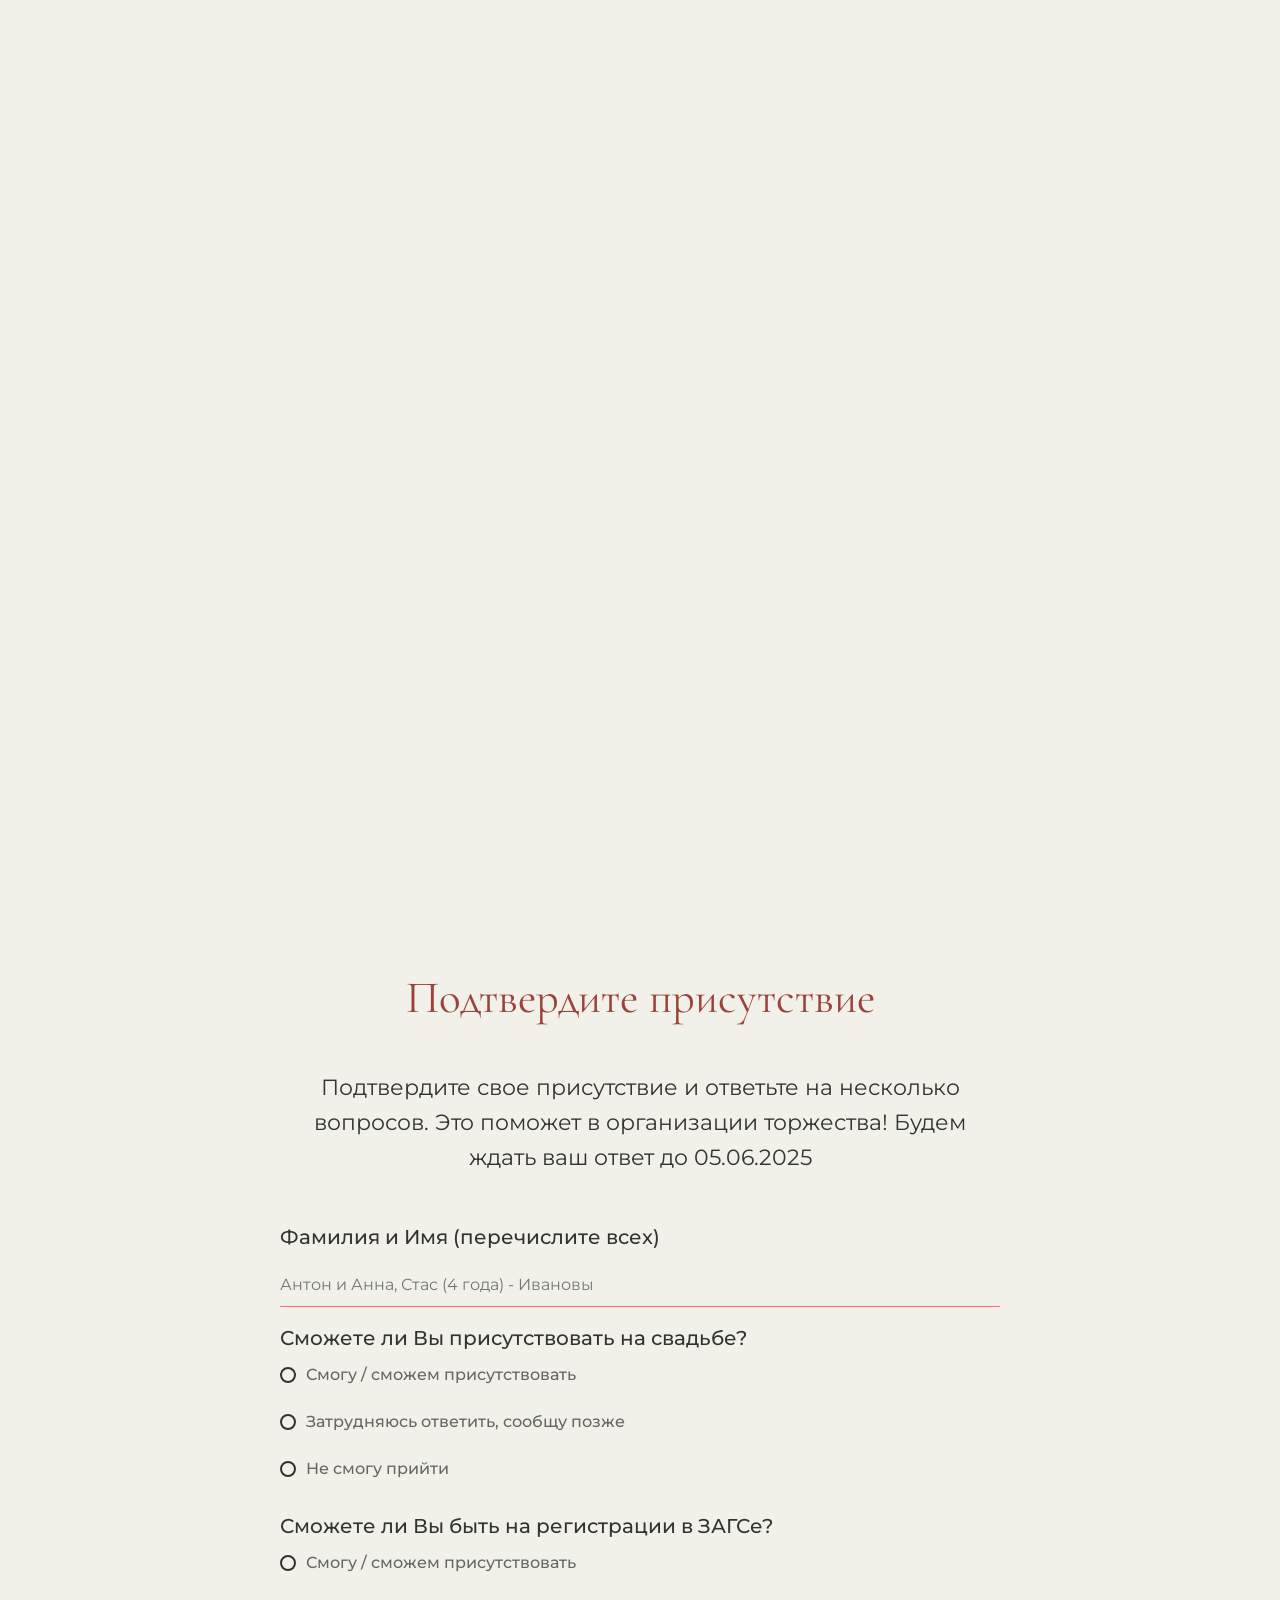
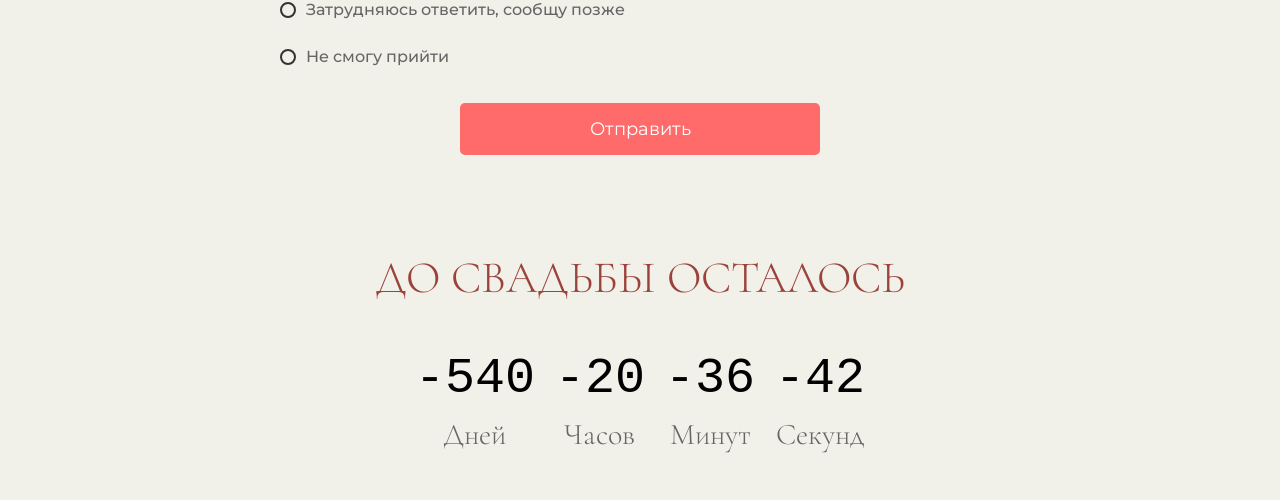
==== commit 430cf315: "A" ====
--- a/index.html
+++ b/index.html
@@ -255,7 +255,7 @@
         <div class="container">
             <h2 class="confirmation__title">Подтвердите присутствие</h2>
             <p class="confirmation__text">Подтвердите свое присутствие и ответьте на несколько вопросов. Это поможет в
-                организации торжества! Будем ждать ваш ответ до 01.06.2025</p>
+                организации торжества! Будем ждать ваш ответ до 05.06.2025</p>
 
             <!-- Изменённая форма для Formspree -->
             <form class="confirmation__form" action="https://formspree.io/f/mldbjwqb" method="POST">
